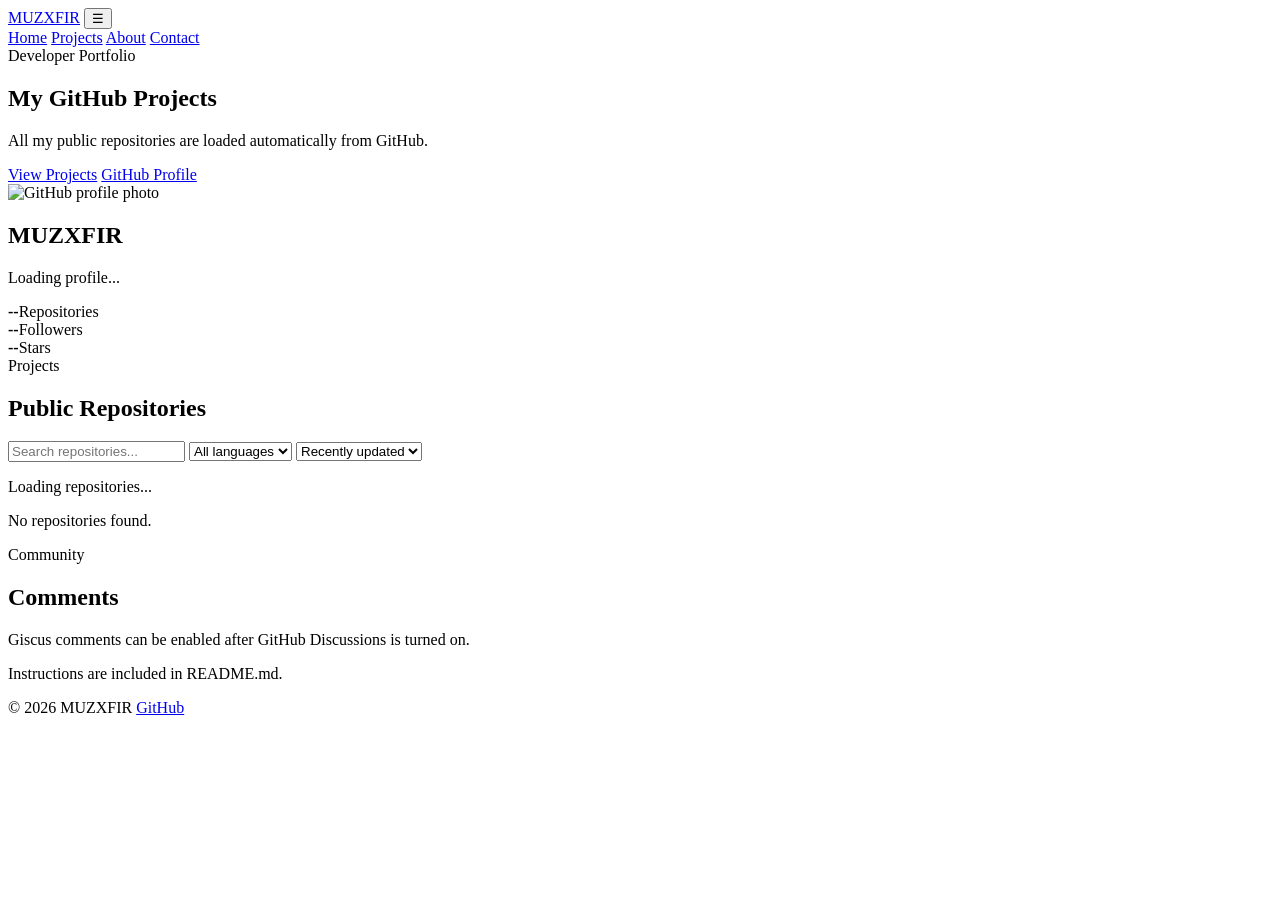
==== index.html @ 9281e115 "Add files via upload" ====
<!DOCTYPE html>
<html lang="en">
<head>
  <meta charset="UTF-8">
  <meta name="viewport" content="width=device-width, initial-scale=1.0">
  <meta name="description" content="MUZXFIR GitHub portfolio and projects">
  <title>MUZXFIR | GitHub Projects</title>
  <link rel="stylesheet" href="assets/css/style.css">
</head>
<body>
<header class="site-header">
  <div class="container nav">
    <a class="logo" href="index.html">MUZXFIR</a>
    <button id="menuBtn" class="menu-btn" aria-label="Open menu">☰</button>
    <nav id="navLinks">
      <a href="index.html">Home</a>
      <a href="#projects">Projects</a>
      <a href="about.html">About</a>
      <a href="contact.html">Contact</a>
    </nav>
  </div>
</header>

<main>
  <section class="hero container">
    <div>
      <span class="tag">Developer Portfolio</span>
      <h1>My GitHub Projects</h1>
      <p>All my public repositories are loaded automatically from GitHub.</p>
      <div class="actions">
        <a class="btn primary" href="#projects">View Projects</a>
        <a class="btn" href="https://github.com/muzxfir" target="_blank" rel="noreferrer">GitHub Profile</a>
      </div>
    </div>

    <div class="profile-card">
      <img id="avatar" src="https://github.com/muzxfir.png" alt="GitHub profile photo">
      <div>
        <h2 id="profileName">MUZXFIR</h2>
        <p id="profileBio">Loading profile...</p>
      </div>
      <div class="profile-stats">
        <div><strong id="repoCount">--</strong><span>Repositories</span></div>
        <div><strong id="followersCount">--</strong><span>Followers</span></div>
        <div><strong id="starsCount">--</strong><span>Stars</span></div>
      </div>
    </div>
  </section>

  <section class="container section" id="projects">
    <div class="section-head">
      <div>
        <span class="tag">Projects</span>
        <h2>Public Repositories</h2>
      </div>
    </div>

    <div class="toolbar">
      <input id="searchInput" type="search" placeholder="Search repositories...">
      <select id="languageFilter">
        <option value="all">All languages</option>
      </select>
      <select id="sortSelect">
        <option value="updated">Recently updated</option>
        <option value="stars">Most stars</option>
        <option value="name">Name A-Z</option>
      </select>
    </div>

    <p id="loading">Loading repositories...</p>
    <div id="projectsGrid" class="projects-grid"></div>
    <p id="emptyState" class="hidden">No repositories found.</p>
  </section>

  <section class="comments-section">
    <div class="container">
      <span class="tag">Community</span>
      <h2>Comments</h2>
      <div class="comments-box">
        <p>Giscus comments can be enabled after GitHub Discussions is turned on.</p>
        <p class="small">Instructions are included in README.md.</p>
        <!-- Paste your generated Giscus script here -->
      </div>
    </div>
  </section>
</main>

<footer>
  <div class="container footer-inner">
    <span>© 2026 MUZXFIR</span>
    <a href="https://github.com/muzxfir" target="_blank" rel="noreferrer">GitHub</a>
  </div>
</footer>

<script src="assets/js/app.js"></script>
</body>
</html>
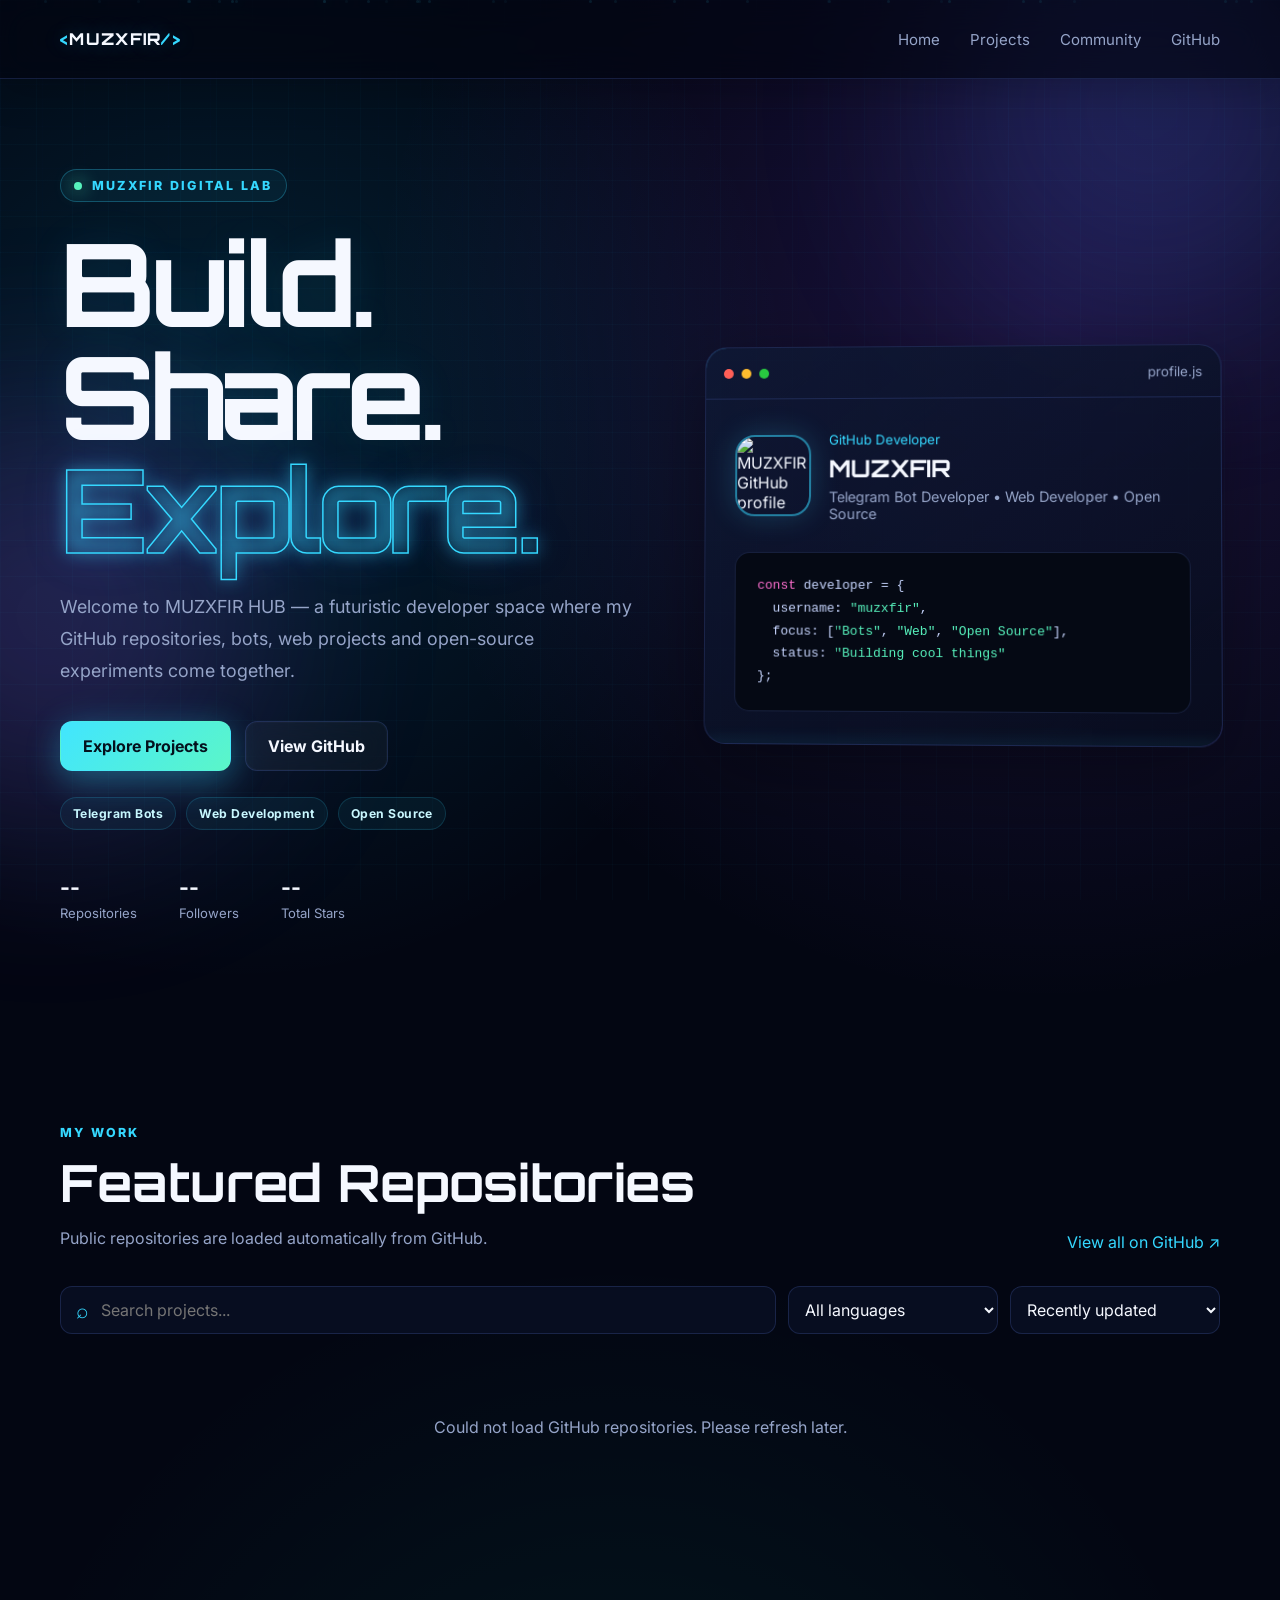
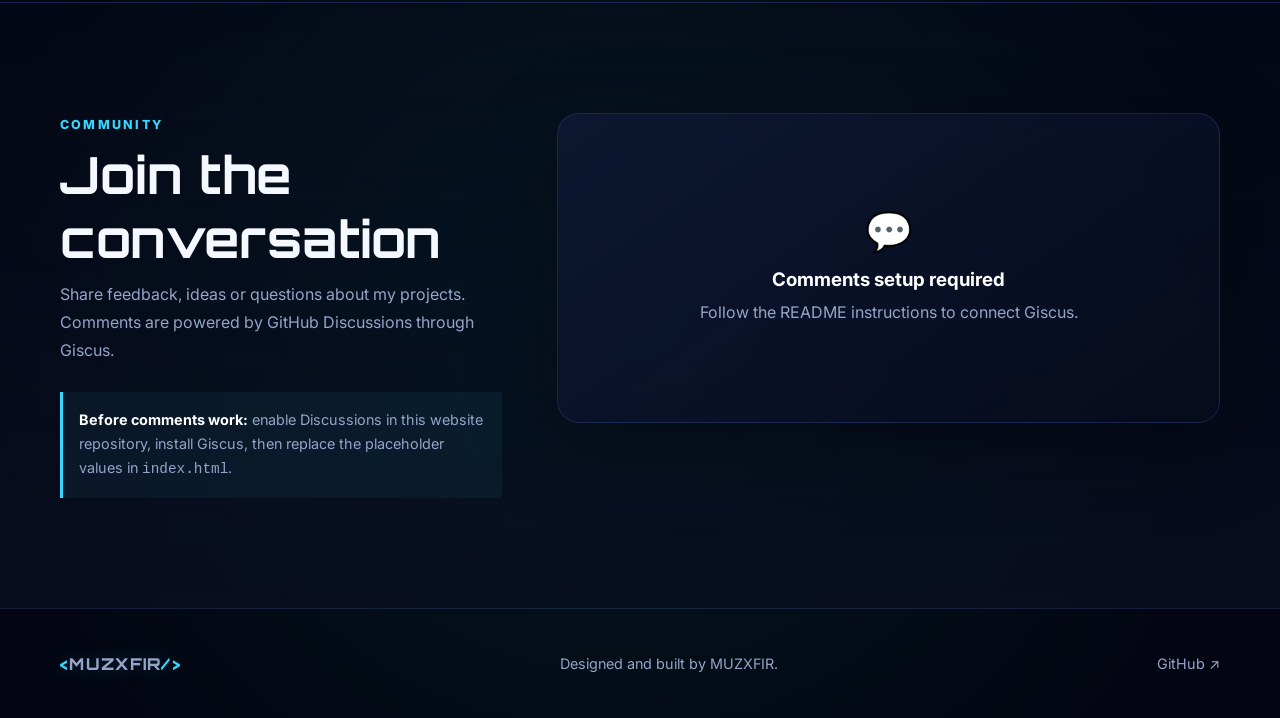
==== commit 0f2acd48: "Add files via upload" ====
--- a/index.html
+++ b/index.html
@@ -1,97 +1,153 @@
 <!DOCTYPE html>
 <html lang="en">
 <head>
-  <meta charset="UTF-8">
-  <meta name="viewport" content="width=device-width, initial-scale=1.0">
-  <meta name="description" content="MUZXFIR GitHub portfolio and projects">
-  <title>MUZXFIR | GitHub Projects</title>
-  <link rel="stylesheet" href="assets/css/style.css">
+  <meta charset="UTF-8" />
+  <meta name="viewport" content="width=device-width, initial-scale=1.0" />
+  <meta name="description" content="MUZXFIR GitHub projects, developer portfolio and community comments." />
+  <meta name="theme-color" content="#050816" />
+  <title>MUZXFIR HUB</title>
+  <link rel="preconnect" href="https://fonts.googleapis.com">
+  <link rel="preconnect" href="https://fonts.gstatic.com" crossorigin>
+  <link href="https://fonts.googleapis.com/css2?family=Inter:wght@400;500;600;700;800&family=Orbitron:wght@600;700;800&display=swap" rel="stylesheet">
+  <link rel="stylesheet" href="style.css" />
 </head>
 <body>
-<header class="site-header">
-  <div class="container nav">
-    <a class="logo" href="index.html">MUZXFIR</a>
-    <button id="menuBtn" class="menu-btn" aria-label="Open menu">☰</button>
-    <nav id="navLinks">
-      <a href="index.html">Home</a>
-      <a href="#projects">Projects</a>
-      <a href="about.html">About</a>
-      <a href="contact.html">Contact</a>
+  <div class="ambient ambient-one"></div>
+  <div class="ambient ambient-two"></div>
+  <div class="grid-overlay"></div>
+  <div class="particles" id="particles"></div>
+
+  <header class="nav-wrap">
+    <nav class="navbar container">
+      <a class="brand" href="#home"><span>&lt;</span>MUZXFIR<span>/&gt;</span></a>
+      <button class="menu-btn" id="menuBtn" aria-label="Open menu">☰</button>
+      <div class="nav-links" id="navLinks">
+        <a href="#home">Home</a>
+        <a href="#projects">Projects</a>
+        <a href="#community">Community</a>
+        <a href="https://github.com/muzxfir" target="_blank" rel="noreferrer">GitHub</a>
+      </div>
     </nav>
-  </div>
-</header>
+  </header>
 
-<main>
-  <section class="hero container">
-    <div>
-      <span class="tag">Developer Portfolio</span>
-      <h1>My GitHub Projects</h1>
-      <p>All my public repositories are loaded automatically from GitHub.</p>
-      <div class="actions">
-        <a class="btn primary" href="#projects">View Projects</a>
-        <a class="btn" href="https://github.com/muzxfir" target="_blank" rel="noreferrer">GitHub Profile</a>
+  <main>
+    <section class="hero container" id="home">
+      <div class="hero-copy">
+        <div class="eyebrow"><span class="pulse"></span> MUZXFIR DIGITAL LAB</div>
+        <h1>Build.<br>Share.<br><span>Explore.</span></h1>
+        <p>
+          Welcome to MUZXFIR HUB — a futuristic developer space where my GitHub repositories, bots, web projects and open-source experiments come together.
+        </p>
+        <div class="hero-actions">
+          <a class="btn primary" href="#projects">Explore Projects</a>
+          <a class="btn secondary" href="https://github.com/muzxfir" target="_blank" rel="noreferrer">View GitHub</a>
+        </div>
+        <div class="hero-badges">
+          <span>Telegram Bots</span>
+          <span>Web Development</span>
+          <span>Open Source</span>
+        </div>
+        <div class="stats">
+          <div><strong id="repoCount">--</strong><span>Repositories</span></div>
+          <div><strong id="followersCount">--</strong><span>Followers</span></div>
+          <div><strong id="starsCount">--</strong><span>Total Stars</span></div>
+        </div>
       </div>
+
+      <div class="hero-card">
+        <div class="window-bar">
+          <span></span><span></span><span></span>
+          <small>profile.js</small>
+        </div>
+        <div class="profile-panel">
+          <img id="avatar" src="https://github.com/muzxfir.png" alt="MUZXFIR GitHub profile" />
+          <div>
+            <small>GitHub Developer</small>
+            <h2 id="profileName">MUZXFIR</h2>
+            <p id="profileBio">Telegram Bot Developer • Web Developer • Open Source</p>
+          </div>
+        </div>
+        <pre><code><span class="pink">const</span> developer = {
+  username: <span class="green">"muzxfir"</span>,
+  focus: [<span class="green">"Bots"</span>, <span class="green">"Web"</span>, <span class="green">"Open Source"</span>],
+  status: <span class="green">"Building cool things"</span>
+};</code></pre>
+        <div class="scan-line"></div>
+      </div>
+    </section>
+
+    <section class="projects-section container" id="projects">
+      <div class="section-heading">
+        <div>
+          <span class="kicker">MY WORK</span>
+          <h2>Featured Repositories</h2>
+          <p>Public repositories are loaded automatically from GitHub.</p>
+        </div>
+        <a href="https://github.com/muzxfir?tab=repositories" target="_blank" rel="noreferrer">View all on GitHub ↗</a>
+      </div>
+
+      <div class="toolbar">
+        <label class="search-box">
+          <span>⌕</span>
+          <input id="searchInput" type="search" placeholder="Search projects..." />
+        </label>
+        <select id="languageFilter" aria-label="Filter by language">
+          <option value="all">All languages</option>
+        </select>
+        <select id="sortSelect" aria-label="Sort repositories">
+          <option value="updated">Recently updated</option>
+          <option value="stars">Most stars</option>
+          <option value="name">Name A–Z</option>
+        </select>
+      </div>
+
+      <div id="loading" class="loading">Loading repositories<span>.</span><span>.</span><span>.</span></div>
+      <div id="projectsGrid" class="projects-grid"></div>
+      <div id="emptyState" class="empty-state hidden">No matching repositories found.</div>
+    </section>
+
+    <section class="community-section" id="community">
+      <div class="container community-grid">
+        <div>
+          <span class="kicker">COMMUNITY</span>
+          <h2>Join the conversation</h2>
+          <p>
+            Share feedback, ideas or questions about my projects. Comments are powered by
+            GitHub Discussions through Giscus.
+          </p>
+          <div class="community-note">
+            <strong>Before comments work:</strong>
+            enable Discussions in this website repository, install Giscus, then replace
+            the placeholder values in <code>index.html</code>.
+          </div>
+        </div>
+
+        <div class="comments-card">
+          <div class="comments-placeholder" id="commentsPlaceholder">
+            <div class="comment-icon">💬</div>
+            <h3>Comments setup required</h3>
+            <p>Follow the README instructions to connect Giscus.</p>
+          </div>
+
+          <!--
+            GISCUS SETUP:
+            1. Enable GitHub Discussions in this repository.
+            2. Visit https://giscus.app and generate your script.
+            3. Replace this commented block with the generated script.
+          -->
+        </div>
+      </div>
+    </section>
+  </main>
+
+  <footer>
+    <div class="container footer-inner">
+      <a class="brand" href="#home"><span>&lt;</span>MUZXFIR<span>/&gt;</span></a>
+      <p>Designed and built by MUZXFIR.</p>
+      <a href="https://github.com/muzxfir" target="_blank" rel="noreferrer">GitHub ↗</a>
     </div>
+  </footer>
 
-    <div class="profile-card">
-      <img id="avatar" src="https://github.com/muzxfir.png" alt="GitHub profile photo">
-      <div>
-        <h2 id="profileName">MUZXFIR</h2>
-        <p id="profileBio">Loading profile...</p>
-      </div>
-      <div class="profile-stats">
-        <div><strong id="repoCount">--</strong><span>Repositories</span></div>
-        <div><strong id="followersCount">--</strong><span>Followers</span></div>
-        <div><strong id="starsCount">--</strong><span>Stars</span></div>
-      </div>
-    </div>
-  </section>
-
-  <section class="container section" id="projects">
-    <div class="section-head">
-      <div>
-        <span class="tag">Projects</span>
-        <h2>Public Repositories</h2>
-      </div>
-    </div>
-
-    <div class="toolbar">
-      <input id="searchInput" type="search" placeholder="Search repositories...">
-      <select id="languageFilter">
-        <option value="all">All languages</option>
-      </select>
-      <select id="sortSelect">
-        <option value="updated">Recently updated</option>
-        <option value="stars">Most stars</option>
-        <option value="name">Name A-Z</option>
-      </select>
-    </div>
-
-    <p id="loading">Loading repositories...</p>
-    <div id="projectsGrid" class="projects-grid"></div>
-    <p id="emptyState" class="hidden">No repositories found.</p>
-  </section>
-
-  <section class="comments-section">
-    <div class="container">
-      <span class="tag">Community</span>
-      <h2>Comments</h2>
-      <div class="comments-box">
-        <p>Giscus comments can be enabled after GitHub Discussions is turned on.</p>
-        <p class="small">Instructions are included in README.md.</p>
-        <!-- Paste your generated Giscus script here -->
-      </div>
-    </div>
-  </section>
-</main>
-
-<footer>
-  <div class="container footer-inner">
-    <span>© 2026 MUZXFIR</span>
-    <a href="https://github.com/muzxfir" target="_blank" rel="noreferrer">GitHub</a>
-  </div>
-</footer>
-
-<script src="assets/js/app.js"></script>
+  <script src="script.js"></script>
 </body>
 </html>
--- a/style.css
+++ b/style.css
@@ -0,0 +1,654 @@
+:root {
+  --bg: #050816;
+  --bg-soft: #0a1024;
+  --card: rgba(11, 19, 43, 0.72);
+  --line: rgba(104, 141, 255, 0.18);
+  --text: #f5f8ff;
+  --muted: #95a4c8;
+  --cyan: #35d8ff;
+  --blue: #5577ff;
+  --purple: #9d5cff;
+  --green: #57f2bd;
+  --pink: #ff6fcf;
+  --radius: 22px;
+  --shadow: 0 25px 80px rgba(0, 0, 0, 0.35);
+}
+
+* { box-sizing: border-box; }
+html { scroll-behavior: smooth; }
+
+body {
+  margin: 0;
+  color: var(--text);
+  background: var(--bg);
+  font-family: "Inter", sans-serif;
+  overflow-x: hidden;
+}
+
+a { color: inherit; text-decoration: none; }
+button, input, select { font: inherit; }
+.container { width: min(1160px, calc(100% - 36px)); margin-inline: auto; }
+
+.grid-overlay {
+  position: fixed;
+  inset: 0;
+  pointer-events: none;
+  opacity: .22;
+  background-image:
+    linear-gradient(rgba(80, 120, 255, .08) 1px, transparent 1px),
+    linear-gradient(90deg, rgba(80, 120, 255, .08) 1px, transparent 1px);
+  background-size: 42px 42px;
+  mask-image: linear-gradient(to bottom, black, transparent 80%);
+  z-index: -3;
+}
+
+.ambient {
+  position: fixed;
+  width: 420px;
+  height: 420px;
+  filter: blur(100px);
+  opacity: .20;
+  border-radius: 50%;
+  z-index: -4;
+}
+.ambient-one { background: var(--blue); top: -100px; right: -80px; }
+.ambient-two { background: var(--purple); left: -160px; top: 45%; }
+
+.nav-wrap {
+  position: sticky;
+  top: 0;
+  z-index: 30;
+  backdrop-filter: blur(18px);
+  background: rgba(5, 8, 22, .72);
+  border-bottom: 1px solid var(--line);
+}
+
+.navbar {
+  min-height: 74px;
+  display: flex;
+  align-items: center;
+  justify-content: space-between;
+}
+
+.brand {
+  font-family: "Orbitron", sans-serif;
+  font-weight: 800;
+  letter-spacing: .08em;
+}
+.brand span { color: var(--cyan); }
+
+.nav-links { display: flex; gap: 30px; align-items: center; }
+.nav-links a { color: var(--muted); font-size: .94rem; transition: .2s ease; }
+.nav-links a:hover { color: var(--cyan); }
+
+.menu-btn {
+  display: none;
+  color: white;
+  background: transparent;
+  border: 0;
+  font-size: 1.5rem;
+}
+
+.hero {
+  min-height: calc(100vh - 74px);
+  display: grid;
+  grid-template-columns: 1.05fr .95fr;
+  gap: 70px;
+  align-items: center;
+  padding-block: 90px;
+}
+
+.eyebrow, .kicker {
+  color: var(--cyan);
+  font-size: .78rem;
+  font-weight: 800;
+  letter-spacing: .18em;
+  text-transform: uppercase;
+}
+
+.eyebrow {
+  display: inline-flex;
+  align-items: center;
+  gap: 10px;
+  padding: 8px 13px;
+  border: 1px solid rgba(53, 216, 255, .28);
+  background: rgba(53, 216, 255, .06);
+  border-radius: 999px;
+}
+
+.pulse {
+  width: 8px; height: 8px; border-radius: 50%;
+  background: var(--green);
+  box-shadow: 0 0 18px var(--green);
+}
+
+h1, h2, h3 { margin-top: 0; }
+.hero h1 {
+  font-family: "Orbitron", sans-serif;
+  font-size: clamp(3.5rem, 8vw, 6.6rem);
+  line-height: .98;
+  letter-spacing: -.055em;
+  margin: 25px 0;
+}
+.hero h1 span {
+  color: transparent;
+  -webkit-text-stroke: 1px var(--cyan);
+  text-shadow: 0 0 30px rgba(53,216,255,.35);
+}
+
+.hero-copy > p {
+  color: var(--muted);
+  font-size: 1.08rem;
+  line-height: 1.8;
+  max-width: 620px;
+}
+
+.hero-actions { display: flex; gap: 14px; margin-top: 34px; }
+.btn {
+  padding: 14px 22px;
+  border-radius: 12px;
+  font-weight: 700;
+  border: 1px solid transparent;
+  transition: transform .2s ease, box-shadow .2s ease;
+}
+.btn:hover { transform: translateY(-2px); }
+.btn.primary {
+  color: #04111d;
+  background: linear-gradient(135deg, var(--cyan), #73f5db);
+  box-shadow: 0 12px 32px rgba(53,216,255,.22);
+}
+.btn.secondary {
+  border-color: var(--line);
+  background: rgba(255,255,255,.035);
+}
+
+.stats {
+  display: flex;
+  gap: 42px;
+  margin-top: 44px;
+}
+.stats div { display: grid; gap: 5px; }
+.stats strong { font-size: 1.35rem; }
+.stats span { color: var(--muted); font-size: .82rem; }
+
+.hero-card, .comments-card {
+  position: relative;
+  border: 1px solid var(--line);
+  background: linear-gradient(145deg, rgba(14,24,52,.88), rgba(7,11,28,.78));
+  border-radius: var(--radius);
+  box-shadow: var(--shadow);
+  overflow: hidden;
+}
+.hero-card::before {
+  content: "";
+  position: absolute;
+  inset: -1px;
+  border-radius: inherit;
+  padding: 1px;
+  background: linear-gradient(135deg, rgba(53,216,255,.55), transparent 45%, rgba(157,92,255,.4));
+  -webkit-mask: linear-gradient(#000 0 0) content-box, linear-gradient(#000 0 0);
+  -webkit-mask-composite: xor;
+  pointer-events: none;
+}
+
+.window-bar {
+  height: 52px;
+  display: flex;
+  align-items: center;
+  gap: 8px;
+  padding: 0 18px;
+  border-bottom: 1px solid var(--line);
+}
+.window-bar span { width: 10px; height: 10px; border-radius: 50%; background: #ff5f57; }
+.window-bar span:nth-child(2) { background: #febc2e; }
+.window-bar span:nth-child(3) { background: #28c840; }
+.window-bar small { margin-left: auto; color: var(--muted); }
+
+.profile-panel {
+  display: flex;
+  align-items: center;
+  gap: 18px;
+  padding: 30px 30px 18px;
+}
+.profile-panel img {
+  width: 82px; height: 82px; object-fit: cover;
+  border-radius: 20px;
+  border: 2px solid rgba(53,216,255,.55);
+  box-shadow: 0 0 30px rgba(53,216,255,.20);
+}
+.profile-panel small { color: var(--cyan); }
+.profile-panel h2 { margin: 5px 0; font-family: "Orbitron"; }
+.profile-panel p { color: var(--muted); margin: 0; font-size: .9rem; }
+
+pre {
+  margin: 12px 30px 32px;
+  padding: 22px;
+  color: #c8d6ff;
+  background: #050914;
+  border: 1px solid var(--line);
+  border-radius: 15px;
+  overflow: auto;
+  line-height: 1.75;
+}
+.pink { color: var(--pink); }
+.green { color: var(--green); }
+
+.scan-line {
+  position: absolute;
+  left: 0; right: 0;
+  height: 2px;
+  background: linear-gradient(90deg, transparent, var(--cyan), transparent);
+  box-shadow: 0 0 16px var(--cyan);
+  animation: scan 5s linear infinite;
+  opacity: .55;
+}
+@keyframes scan { from { top: 10%; } to { top: 92%; } }
+
+.projects-section { padding-block: 110px; }
+.section-heading {
+  display: flex;
+  justify-content: space-between;
+  align-items: end;
+  gap: 30px;
+  margin-bottom: 34px;
+}
+.section-heading h2, .community-section h2 {
+  font-family: "Orbitron";
+  font-size: clamp(2rem, 5vw, 3.2rem);
+  margin: 9px 0 10px;
+}
+.section-heading p, .community-section p { color: var(--muted); margin: 0; line-height: 1.75; }
+.section-heading > a { color: var(--cyan); white-space: nowrap; }
+
+.toolbar {
+  display: grid;
+  grid-template-columns: 1fr 210px 210px;
+  gap: 12px;
+  margin-bottom: 28px;
+}
+.search-box, select {
+  min-height: 48px;
+  border: 1px solid var(--line);
+  background: rgba(10,16,36,.78);
+  border-radius: 12px;
+  color: var(--text);
+}
+.search-box { display: flex; align-items: center; padding-inline: 15px; }
+.search-box span { color: var(--cyan); font-size: 1.3rem; }
+.search-box input {
+  width: 100%;
+  color: white;
+  background: transparent;
+  border: 0;
+  outline: 0;
+  padding: 0 12px;
+}
+select { padding: 0 12px; outline: 0; }
+
+.projects-grid {
+  display: grid;
+  grid-template-columns: repeat(3, 1fr);
+  gap: 18px;
+}
+.project-card {
+  position: relative;
+  display: flex;
+  flex-direction: column;
+  min-height: 310px;
+  padding: 24px;
+  background: var(--card);
+  border: 1px solid var(--line);
+  border-radius: 18px;
+  overflow: hidden;
+  transition: transform .25s ease, border-color .25s ease, box-shadow .25s ease;
+}
+.project-card:hover {
+  transform: translateY(-7px);
+  border-color: rgba(53,216,255,.52);
+  box-shadow: 0 20px 55px rgba(0,0,0,.28), 0 0 30px rgba(53,216,255,.07);
+}
+.project-card::after {
+  content: "";
+  position: absolute;
+  width: 130px; height: 130px;
+  right: -60px; top: -60px;
+  border-radius: 50%;
+  background: var(--blue);
+  filter: blur(65px);
+  opacity: .13;
+}
+.repo-top { display: flex; justify-content: space-between; gap: 14px; }
+.repo-icon {
+  width: 45px; height: 45px; border-radius: 12px;
+  display: grid; place-items: center;
+  color: var(--cyan);
+  background: rgba(53,216,255,.08);
+  border: 1px solid rgba(53,216,255,.2);
+}
+.repo-visibility {
+  color: var(--muted);
+  border: 1px solid var(--line);
+  border-radius: 999px;
+  padding: 5px 9px;
+  font-size: .72rem;
+  align-self: start;
+}
+.project-card h3 { margin: 20px 0 10px; font-size: 1.1rem; }
+.project-card p {
+  color: var(--muted);
+  line-height: 1.65;
+  font-size: .9rem;
+  margin: 0 0 22px;
+  flex: 1;
+}
+.repo-meta { display: flex; flex-wrap: wrap; gap: 14px; color: var(--muted); font-size: .79rem; }
+.language-dot {
+  display: inline-block;
+  width: 8px; height: 8px;
+  background: var(--cyan);
+  border-radius: 50%;
+  margin-right: 6px;
+}
+.repo-actions { display: flex; gap: 9px; margin-top: 20px; }
+.repo-actions a {
+  flex: 1;
+  text-align: center;
+  padding: 10px;
+  font-size: .82rem;
+  font-weight: 700;
+  border-radius: 9px;
+  border: 1px solid var(--line);
+}
+.repo-actions a:first-child { background: rgba(53,216,255,.1); color: var(--cyan); }
+
+.loading, .empty-state {
+  text-align: center;
+  color: var(--muted);
+  padding: 55px 0;
+}
+.loading span { animation: blink 1s infinite; }
+.loading span:nth-child(2) { animation-delay: .2s; }
+.loading span:nth-child(3) { animation-delay: .4s; }
+@keyframes blink { 50% { opacity: 0; } }
+.hidden { display: none !important; }
+
+.community-section {
+  padding-block: 110px;
+  border-top: 1px solid var(--line);
+  background: linear-gradient(180deg, rgba(10,16,36,.18), rgba(10,16,36,.65));
+}
+.community-grid {
+  display: grid;
+  grid-template-columns: .8fr 1.2fr;
+  gap: 55px;
+  align-items: start;
+}
+.community-note {
+  margin-top: 28px;
+  color: var(--muted);
+  font-size: .9rem;
+  line-height: 1.65;
+  padding: 16px;
+  border-left: 3px solid var(--cyan);
+  background: rgba(53,216,255,.055);
+}
+.community-note strong { color: white; }
+.comments-card { min-height: 310px; padding: 28px; }
+.comments-placeholder {
+  min-height: 250px;
+  display: grid;
+  place-content: center;
+  text-align: center;
+  color: var(--muted);
+}
+.comment-icon { font-size: 2.4rem; }
+.comments-placeholder h3 { color: white; margin: 13px 0 7px; }
+
+footer { border-top: 1px solid var(--line); }
+.footer-inner {
+  min-height: 110px;
+  display: flex;
+  justify-content: space-between;
+  align-items: center;
+  gap: 20px;
+  color: var(--muted);
+  font-size: .9rem;
+}
+
+@media (max-width: 920px) {
+  .hero { grid-template-columns: 1fr; gap: 50px; padding-top: 75px; }
+  .hero-card { max-width: 650px; }
+  .projects-grid { grid-template-columns: repeat(2, 1fr); }
+  .toolbar { grid-template-columns: 1fr 1fr; }
+  .search-box { grid-column: 1 / -1; }
+  .community-grid { grid-template-columns: 1fr; }
+}
+
+@media (max-width: 650px) {
+  .menu-btn { display: block; }
+  .nav-links {
+    position: absolute;
+    top: 74px; left: 18px; right: 18px;
+    display: none;
+    flex-direction: column;
+    align-items: stretch;
+    padding: 20px;
+    border: 1px solid var(--line);
+    border-radius: 15px;
+    background: rgba(5,8,22,.97);
+  }
+  .nav-links.open { display: flex; }
+  .hero { padding-block: 65px; min-height: auto; }
+  .hero h1 { font-size: 3.15rem; }
+  .hero-actions, .stats { flex-wrap: wrap; }
+  .stats { gap: 25px; }
+  .profile-panel { align-items: flex-start; padding: 24px 20px 15px; }
+  .profile-panel img { width: 65px; height: 65px; }
+  pre { margin: 10px 20px 24px; font-size: .78rem; }
+  .section-heading { align-items: flex-start; flex-direction: column; }
+  .toolbar { grid-template-columns: 1fr; }
+  .search-box { grid-column: auto; }
+  .projects-grid { grid-template-columns: 1fr; }
+  .projects-section, .community-section { padding-block: 80px; }
+  .footer-inner { flex-direction: column; justify-content: center; text-align: center; padding: 30px 0; }
+}
+
+
+/* ===== MUZXFIR HUB V2 PREMIUM UPGRADE ===== */
+
+body {
+  background:
+    radial-gradient(circle at 18% 18%, rgba(0, 198, 255, .14), transparent 26%),
+    radial-gradient(circle at 82% 14%, rgba(133, 72, 255, .18), transparent 30%),
+    radial-gradient(circle at 48% 82%, rgba(0, 255, 200, .07), transparent 32%),
+    #030612;
+}
+
+body::before {
+  content: "";
+  position: fixed;
+  inset: 0;
+  pointer-events: none;
+  background:
+    linear-gradient(rgba(53, 216, 255, .025) 1px, transparent 1px),
+    linear-gradient(90deg, rgba(53, 216, 255, .025) 1px, transparent 1px);
+  background-size: 36px 36px;
+  animation: premiumGrid 18s linear infinite;
+  z-index: -2;
+}
+
+@keyframes premiumGrid {
+  from { transform: translateY(0); }
+  to { transform: translateY(36px); }
+}
+
+.particles {
+  position: fixed;
+  inset: 0;
+  pointer-events: none;
+  overflow: hidden;
+  z-index: -1;
+}
+
+.particle {
+  position: absolute;
+  width: 3px;
+  height: 3px;
+  border-radius: 50%;
+  background: var(--cyan);
+  box-shadow: 0 0 12px var(--cyan);
+  opacity: .55;
+  animation: floatParticle linear infinite;
+}
+
+@keyframes floatParticle {
+  from { transform: translateY(110vh) scale(.6); opacity: 0; }
+  15% { opacity: .65; }
+  to { transform: translateY(-15vh) scale(1.2); opacity: 0; }
+}
+
+.nav-wrap {
+  background: rgba(3, 6, 18, .66);
+  box-shadow: 0 10px 40px rgba(0,0,0,.22);
+}
+
+.navbar {
+  min-height: 78px;
+}
+
+.brand {
+  font-size: 1.02rem;
+  text-shadow: 0 0 20px rgba(53, 216, 255, .28);
+}
+
+.hero {
+  position: relative;
+  min-height: calc(100vh - 78px);
+}
+
+.hero-copy {
+  position: relative;
+  z-index: 2;
+}
+
+.hero h1 {
+  font-size: clamp(3.8rem, 9vw, 7.2rem);
+  text-shadow: 0 0 44px rgba(53, 216, 255, .09);
+}
+
+.hero h1 span {
+  -webkit-text-stroke: 1.5px var(--cyan);
+  text-shadow:
+    0 0 18px rgba(53,216,255,.45),
+    0 0 44px rgba(85,119,255,.22);
+}
+
+.hero-copy > p {
+  font-size: 1.12rem;
+  max-width: 660px;
+}
+
+.hero-badges {
+  display: flex;
+  flex-wrap: wrap;
+  gap: 10px;
+  margin-top: 26px;
+}
+
+.hero-badges span {
+  padding: 8px 12px;
+  border-radius: 999px;
+  color: #c9f8ff;
+  background: rgba(53,216,255,.06);
+  border: 1px solid rgba(53,216,255,.16);
+  font-size: .76rem;
+  font-weight: 700;
+  letter-spacing: .04em;
+}
+
+.btn {
+  position: relative;
+  overflow: hidden;
+}
+
+.btn::after {
+  content: "";
+  position: absolute;
+  inset: 0;
+  transform: translateX(-120%);
+  background: linear-gradient(90deg, transparent, rgba(255,255,255,.42), transparent);
+  transition: transform .55s ease;
+}
+
+.btn:hover::after {
+  transform: translateX(120%);
+}
+
+.btn.primary {
+  background: linear-gradient(135deg, #41e5ff, #5bf6c8);
+  box-shadow:
+    0 12px 34px rgba(53,216,255,.28),
+    0 0 36px rgba(53,216,255,.12);
+}
+
+.btn.secondary {
+  backdrop-filter: blur(14px);
+  box-shadow: inset 0 0 0 1px rgba(255,255,255,.02);
+}
+
+.hero-card {
+  transform: perspective(1000px) rotateY(-2deg) rotateX(1deg);
+  transition: transform .35s ease, box-shadow .35s ease;
+}
+
+.hero-card:hover {
+  transform: perspective(1000px) rotateY(0) rotateX(0) translateY(-4px);
+  box-shadow:
+    0 35px 90px rgba(0,0,0,.42),
+    0 0 45px rgba(53,216,255,.08);
+}
+
+.projects-section {
+  position: relative;
+}
+
+.project-card {
+  backdrop-filter: blur(18px);
+  background:
+    linear-gradient(145deg, rgba(15, 24, 52, .78), rgba(6, 10, 26, .74));
+}
+
+.project-card::before {
+  content: "";
+  position: absolute;
+  inset: 0;
+  border-radius: inherit;
+  padding: 1px;
+  background: linear-gradient(135deg, rgba(53,216,255,.28), transparent 35%, rgba(157,92,255,.2));
+  -webkit-mask: linear-gradient(#000 0 0) content-box, linear-gradient(#000 0 0);
+  -webkit-mask-composite: xor;
+  pointer-events: none;
+}
+
+.repo-icon {
+  font-size: 1.15rem;
+  box-shadow: inset 0 0 18px rgba(53,216,255,.06);
+}
+
+.comments-card {
+  backdrop-filter: blur(18px);
+}
+
+@media (max-width: 650px) {
+  .hero h1 {
+    font-size: 3.55rem;
+  }
+
+  .hero-card {
+    transform: none;
+  }
+
+  .hero-badges {
+    gap: 8px;
+  }
+}
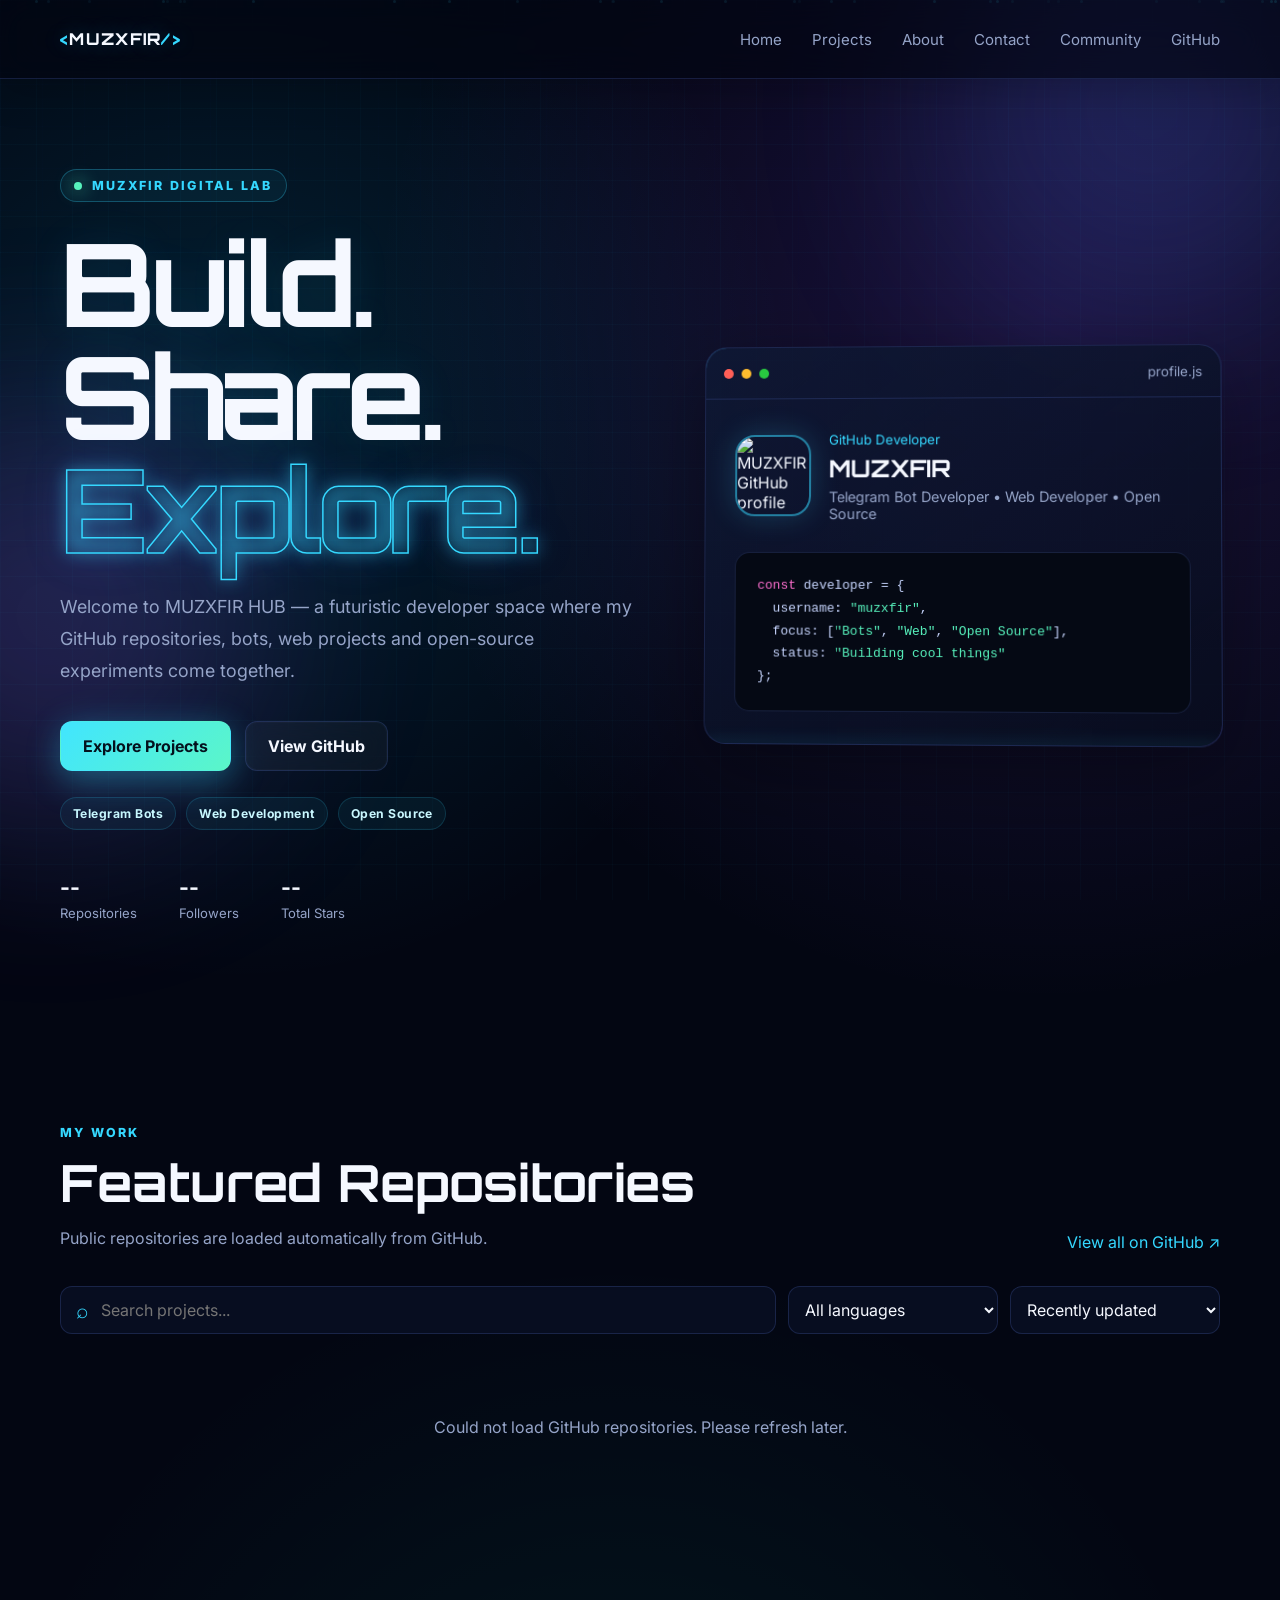
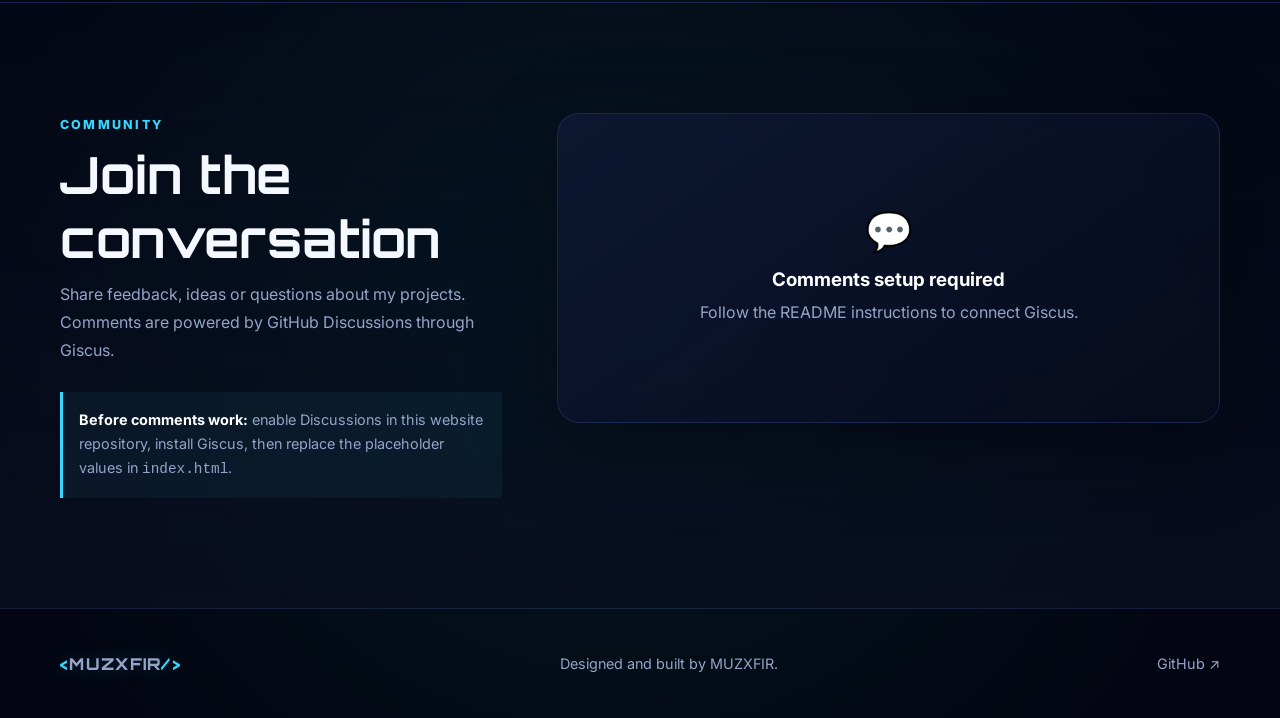
==== commit 20963d57: "Add files via upload" ====
--- a/index.html
+++ b/index.html
@@ -24,6 +24,8 @@
       <div class="nav-links" id="navLinks">
         <a href="#home">Home</a>
         <a href="#projects">Projects</a>
+        <a href="about.html">About</a>
+        <a href="contact.html">Contact</a>
         <a href="#community">Community</a>
         <a href="https://github.com/muzxfir" target="_blank" rel="noreferrer">GitHub</a>
       </div>
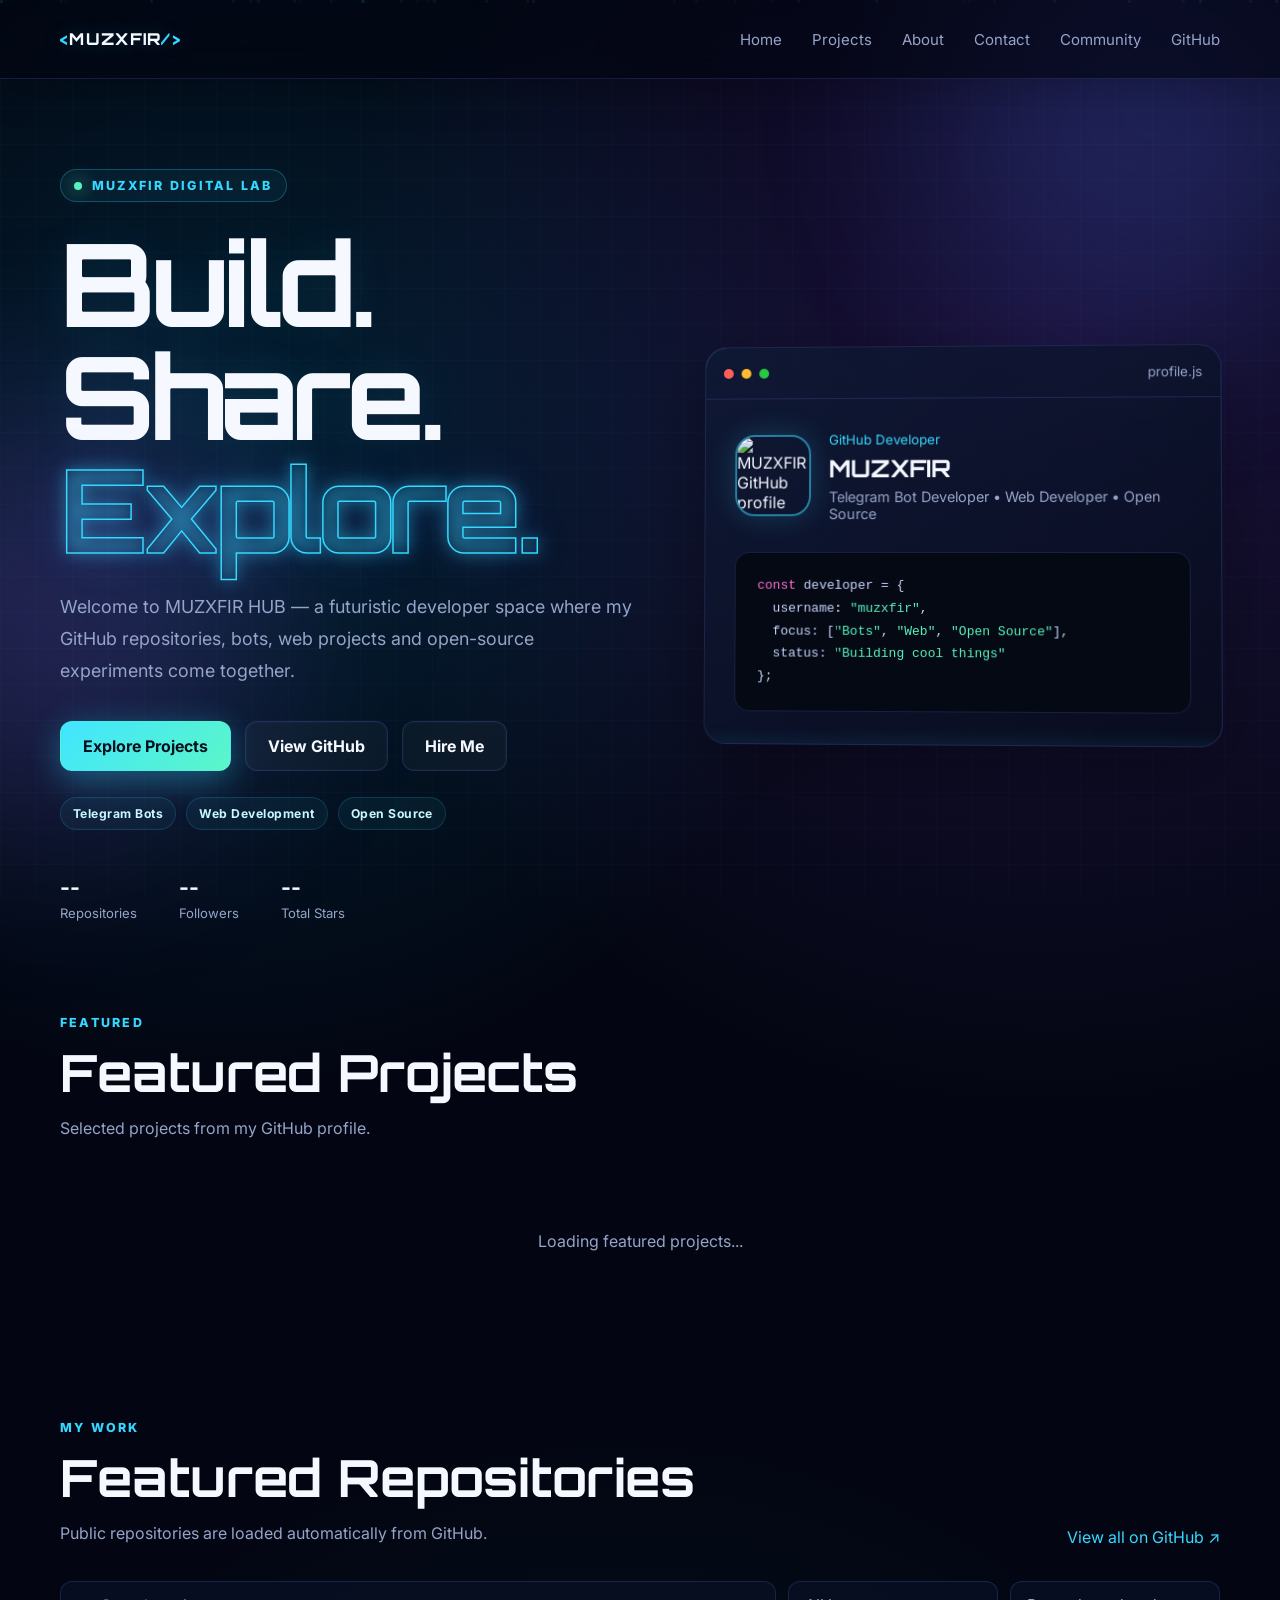
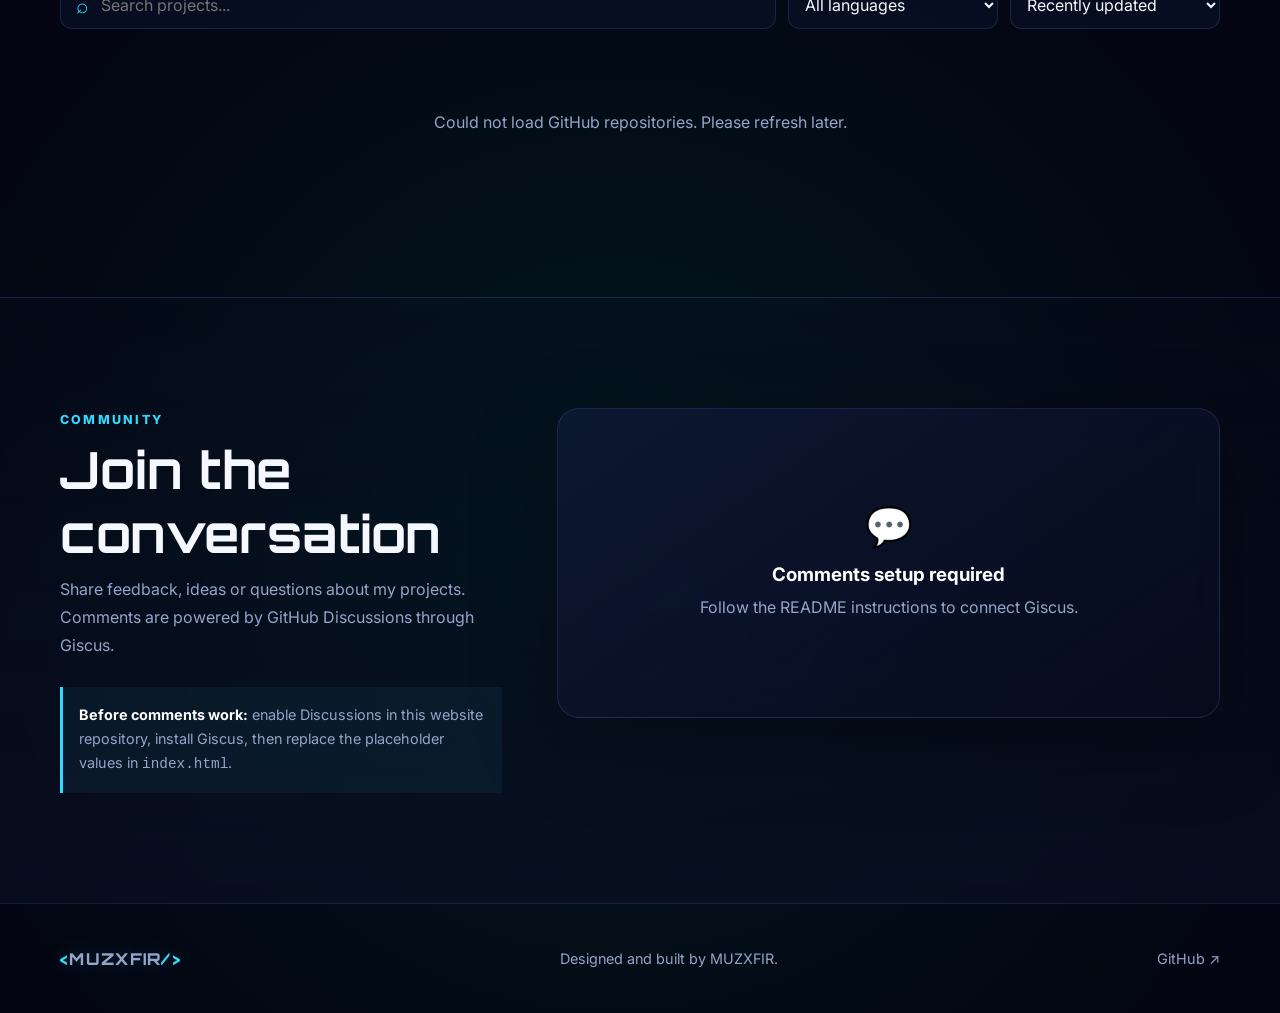
==== commit 9e1c76a7: "Add files via upload" ====
--- a/index.html
+++ b/index.html
@@ -9,7 +9,7 @@
   <link rel="preconnect" href="https://fonts.googleapis.com">
   <link rel="preconnect" href="https://fonts.gstatic.com" crossorigin>
   <link href="https://fonts.googleapis.com/css2?family=Inter:wght@400;500;600;700;800&family=Orbitron:wght@600;700;800&display=swap" rel="stylesheet">
-  <link rel="stylesheet" href="style.css" />
+  <link rel="stylesheet" href="assets/css/style.css" />
 </head>
 <body>
   <div class="ambient ambient-one"></div>
@@ -43,6 +43,7 @@
         <div class="hero-actions">
           <a class="btn primary" href="#projects">Explore Projects</a>
           <a class="btn secondary" href="https://github.com/muzxfir" target="_blank" rel="noreferrer">View GitHub</a>
+          <a class="btn secondary" href="mailto:hectracore@gmail.com">Hire Me</a>
         </div>
         <div class="hero-badges">
           <span>Telegram Bots</span>
@@ -75,6 +76,20 @@
   status: <span class="green">"Building cool things"</span>
 };</code></pre>
         <div class="scan-line"></div>
+      </div>
+    </section>
+
+    
+    <section class="featured-section container" id="featured">
+      <div class="section-heading">
+        <div>
+          <span class="kicker">FEATURED</span>
+          <h2>Featured Projects</h2>
+          <p>Selected projects from my GitHub profile.</p>
+        </div>
+      </div>
+      <div id="featuredGrid" class="featured-grid">
+        <div class="loading">Loading featured projects...</div>
       </div>
     </section>
 
@@ -150,6 +165,6 @@
     </div>
   </footer>
 
-  <script src="script.js"></script>
+  <script src="assets/js/script.js"></script>
 </body>
 </html>
--- a/assets/css/style.css
+++ b/assets/css/style.css
@@ -0,0 +1,827 @@
+:root {
+  --bg: #050816;
+  --bg-soft: #0a1024;
+  --card: rgba(11, 19, 43, 0.72);
+  --line: rgba(104, 141, 255, 0.18);
+  --text: #f5f8ff;
+  --muted: #95a4c8;
+  --cyan: #35d8ff;
+  --blue: #5577ff;
+  --purple: #9d5cff;
+  --green: #57f2bd;
+  --pink: #ff6fcf;
+  --radius: 22px;
+  --shadow: 0 25px 80px rgba(0, 0, 0, 0.35);
+}
+
+* { box-sizing: border-box; }
+html { scroll-behavior: smooth; }
+
+body {
+  margin: 0;
+  color: var(--text);
+  background: var(--bg);
+  font-family: "Inter", sans-serif;
+  overflow-x: hidden;
+}
+
+a { color: inherit; text-decoration: none; }
+button, input, select { font: inherit; }
+.container { width: min(1160px, calc(100% - 36px)); margin-inline: auto; }
+
+.grid-overlay {
+  position: fixed;
+  inset: 0;
+  pointer-events: none;
+  opacity: .22;
+  background-image:
+    linear-gradient(rgba(80, 120, 255, .08) 1px, transparent 1px),
+    linear-gradient(90deg, rgba(80, 120, 255, .08) 1px, transparent 1px);
+  background-size: 42px 42px;
+  mask-image: linear-gradient(to bottom, black, transparent 80%);
+  z-index: -3;
+}
+
+.ambient {
+  position: fixed;
+  width: 420px;
+  height: 420px;
+  filter: blur(100px);
+  opacity: .20;
+  border-radius: 50%;
+  z-index: -4;
+}
+.ambient-one { background: var(--blue); top: -100px; right: -80px; }
+.ambient-two { background: var(--purple); left: -160px; top: 45%; }
+
+.nav-wrap {
+  position: sticky;
+  top: 0;
+  z-index: 30;
+  backdrop-filter: blur(18px);
+  background: rgba(5, 8, 22, .72);
+  border-bottom: 1px solid var(--line);
+}
+
+.navbar {
+  min-height: 74px;
+  display: flex;
+  align-items: center;
+  justify-content: space-between;
+}
+
+.brand {
+  font-family: "Orbitron", sans-serif;
+  font-weight: 800;
+  letter-spacing: .08em;
+}
+.brand span { color: var(--cyan); }
+
+.nav-links { display: flex; gap: 30px; align-items: center; }
+.nav-links a { color: var(--muted); font-size: .94rem; transition: .2s ease; }
+.nav-links a:hover { color: var(--cyan); }
+
+.menu-btn {
+  display: none;
+  color: white;
+  background: transparent;
+  border: 0;
+  font-size: 1.5rem;
+}
+
+.hero {
+  min-height: calc(100vh - 74px);
+  display: grid;
+  grid-template-columns: 1.05fr .95fr;
+  gap: 70px;
+  align-items: center;
+  padding-block: 90px;
+}
+
+.eyebrow, .kicker {
+  color: var(--cyan);
+  font-size: .78rem;
+  font-weight: 800;
+  letter-spacing: .18em;
+  text-transform: uppercase;
+}
+
+.eyebrow {
+  display: inline-flex;
+  align-items: center;
+  gap: 10px;
+  padding: 8px 13px;
+  border: 1px solid rgba(53, 216, 255, .28);
+  background: rgba(53, 216, 255, .06);
+  border-radius: 999px;
+}
+
+.pulse {
+  width: 8px; height: 8px; border-radius: 50%;
+  background: var(--green);
+  box-shadow: 0 0 18px var(--green);
+}
+
+h1, h2, h3 { margin-top: 0; }
+.hero h1 {
+  font-family: "Orbitron", sans-serif;
+  font-size: clamp(3.5rem, 8vw, 6.6rem);
+  line-height: .98;
+  letter-spacing: -.055em;
+  margin: 25px 0;
+}
+.hero h1 span {
+  color: transparent;
+  -webkit-text-stroke: 1px var(--cyan);
+  text-shadow: 0 0 30px rgba(53,216,255,.35);
+}
+
+.hero-copy > p {
+  color: var(--muted);
+  font-size: 1.08rem;
+  line-height: 1.8;
+  max-width: 620px;
+}
+
+.hero-actions { display: flex; gap: 14px; margin-top: 34px; }
+.btn {
+  padding: 14px 22px;
+  border-radius: 12px;
+  font-weight: 700;
+  border: 1px solid transparent;
+  transition: transform .2s ease, box-shadow .2s ease;
+}
+.btn:hover { transform: translateY(-2px); }
+.btn.primary {
+  color: #04111d;
+  background: linear-gradient(135deg, var(--cyan), #73f5db);
+  box-shadow: 0 12px 32px rgba(53,216,255,.22);
+}
+.btn.secondary {
+  border-color: var(--line);
+  background: rgba(255,255,255,.035);
+}
+
+.stats {
+  display: flex;
+  gap: 42px;
+  margin-top: 44px;
+}
+.stats div { display: grid; gap: 5px; }
+.stats strong { font-size: 1.35rem; }
+.stats span { color: var(--muted); font-size: .82rem; }
+
+.hero-card, .comments-card {
+  position: relative;
+  border: 1px solid var(--line);
+  background: linear-gradient(145deg, rgba(14,24,52,.88), rgba(7,11,28,.78));
+  border-radius: var(--radius);
+  box-shadow: var(--shadow);
+  overflow: hidden;
+}
+.hero-card::before {
+  content: "";
+  position: absolute;
+  inset: -1px;
+  border-radius: inherit;
+  padding: 1px;
+  background: linear-gradient(135deg, rgba(53,216,255,.55), transparent 45%, rgba(157,92,255,.4));
+  -webkit-mask: linear-gradient(#000 0 0) content-box, linear-gradient(#000 0 0);
+  -webkit-mask-composite: xor;
+  pointer-events: none;
+}
+
+.window-bar {
+  height: 52px;
+  display: flex;
+  align-items: center;
+  gap: 8px;
+  padding: 0 18px;
+  border-bottom: 1px solid var(--line);
+}
+.window-bar span { width: 10px; height: 10px; border-radius: 50%; background: #ff5f57; }
+.window-bar span:nth-child(2) { background: #febc2e; }
+.window-bar span:nth-child(3) { background: #28c840; }
+.window-bar small { margin-left: auto; color: var(--muted); }
+
+.profile-panel {
+  display: flex;
+  align-items: center;
+  gap: 18px;
+  padding: 30px 30px 18px;
+}
+.profile-panel img {
+  width: 82px; height: 82px; object-fit: cover;
+  border-radius: 20px;
+  border: 2px solid rgba(53,216,255,.55);
+  box-shadow: 0 0 30px rgba(53,216,255,.20);
+}
+.profile-panel small { color: var(--cyan); }
+.profile-panel h2 { margin: 5px 0; font-family: "Orbitron"; }
+.profile-panel p { color: var(--muted); margin: 0; font-size: .9rem; }
+
+pre {
+  margin: 12px 30px 32px;
+  padding: 22px;
+  color: #c8d6ff;
+  background: #050914;
+  border: 1px solid var(--line);
+  border-radius: 15px;
+  overflow: auto;
+  line-height: 1.75;
+}
+.pink { color: var(--pink); }
+.green { color: var(--green); }
+
+.scan-line {
+  position: absolute;
+  left: 0; right: 0;
+  height: 2px;
+  background: linear-gradient(90deg, transparent, var(--cyan), transparent);
+  box-shadow: 0 0 16px var(--cyan);
+  animation: scan 5s linear infinite;
+  opacity: .55;
+}
+@keyframes scan { from { top: 10%; } to { top: 92%; } }
+
+.projects-section { padding-block: 110px; }
+.section-heading {
+  display: flex;
+  justify-content: space-between;
+  align-items: end;
+  gap: 30px;
+  margin-bottom: 34px;
+}
+.section-heading h2, .community-section h2 {
+  font-family: "Orbitron";
+  font-size: clamp(2rem, 5vw, 3.2rem);
+  margin: 9px 0 10px;
+}
+.section-heading p, .community-section p { color: var(--muted); margin: 0; line-height: 1.75; }
+.section-heading > a { color: var(--cyan); white-space: nowrap; }
+
+.toolbar {
+  display: grid;
+  grid-template-columns: 1fr 210px 210px;
+  gap: 12px;
+  margin-bottom: 28px;
+}
+.search-box, select {
+  min-height: 48px;
+  border: 1px solid var(--line);
+  background: rgba(10,16,36,.78);
+  border-radius: 12px;
+  color: var(--text);
+}
+.search-box { display: flex; align-items: center; padding-inline: 15px; }
+.search-box span { color: var(--cyan); font-size: 1.3rem; }
+.search-box input {
+  width: 100%;
+  color: white;
+  background: transparent;
+  border: 0;
+  outline: 0;
+  padding: 0 12px;
+}
+select { padding: 0 12px; outline: 0; }
+
+.projects-grid {
+  display: grid;
+  grid-template-columns: repeat(3, 1fr);
+  gap: 18px;
+}
+.project-card {
+  position: relative;
+  display: flex;
+  flex-direction: column;
+  min-height: 310px;
+  padding: 24px;
+  background: var(--card);
+  border: 1px solid var(--line);
+  border-radius: 18px;
+  overflow: hidden;
+  transition: transform .25s ease, border-color .25s ease, box-shadow .25s ease;
+}
+.project-card:hover {
+  transform: translateY(-7px);
+  border-color: rgba(53,216,255,.52);
+  box-shadow: 0 20px 55px rgba(0,0,0,.28), 0 0 30px rgba(53,216,255,.07);
+}
+.project-card::after {
+  content: "";
+  position: absolute;
+  width: 130px; height: 130px;
+  right: -60px; top: -60px;
+  border-radius: 50%;
+  background: var(--blue);
+  filter: blur(65px);
+  opacity: .13;
+}
+.repo-top { display: flex; justify-content: space-between; gap: 14px; }
+.repo-icon {
+  width: 45px; height: 45px; border-radius: 12px;
+  display: grid; place-items: center;
+  color: var(--cyan);
+  background: rgba(53,216,255,.08);
+  border: 1px solid rgba(53,216,255,.2);
+}
+.repo-visibility {
+  color: var(--muted);
+  border: 1px solid var(--line);
+  border-radius: 999px;
+  padding: 5px 9px;
+  font-size: .72rem;
+  align-self: start;
+}
+.project-card h3 { margin: 20px 0 10px; font-size: 1.1rem; }
+.project-card p {
+  color: var(--muted);
+  line-height: 1.65;
+  font-size: .9rem;
+  margin: 0 0 22px;
+  flex: 1;
+}
+.repo-meta { display: flex; flex-wrap: wrap; gap: 14px; color: var(--muted); font-size: .79rem; }
+.language-dot {
+  display: inline-block;
+  width: 8px; height: 8px;
+  background: var(--cyan);
+  border-radius: 50%;
+  margin-right: 6px;
+}
+.repo-actions { display: flex; gap: 9px; margin-top: 20px; }
+.repo-actions a {
+  flex: 1;
+  text-align: center;
+  padding: 10px;
+  font-size: .82rem;
+  font-weight: 700;
+  border-radius: 9px;
+  border: 1px solid var(--line);
+}
+.repo-actions a:first-child { background: rgba(53,216,255,.1); color: var(--cyan); }
+
+.loading, .empty-state {
+  text-align: center;
+  color: var(--muted);
+  padding: 55px 0;
+}
+.loading span { animation: blink 1s infinite; }
+.loading span:nth-child(2) { animation-delay: .2s; }
+.loading span:nth-child(3) { animation-delay: .4s; }
+@keyframes blink { 50% { opacity: 0; } }
+.hidden { display: none !important; }
+
+.community-section {
+  padding-block: 110px;
+  border-top: 1px solid var(--line);
+  background: linear-gradient(180deg, rgba(10,16,36,.18), rgba(10,16,36,.65));
+}
+.community-grid {
+  display: grid;
+  grid-template-columns: .8fr 1.2fr;
+  gap: 55px;
+  align-items: start;
+}
+.community-note {
+  margin-top: 28px;
+  color: var(--muted);
+  font-size: .9rem;
+  line-height: 1.65;
+  padding: 16px;
+  border-left: 3px solid var(--cyan);
+  background: rgba(53,216,255,.055);
+}
+.community-note strong { color: white; }
+.comments-card { min-height: 310px; padding: 28px; }
+.comments-placeholder {
+  min-height: 250px;
+  display: grid;
+  place-content: center;
+  text-align: center;
+  color: var(--muted);
+}
+.comment-icon { font-size: 2.4rem; }
+.comments-placeholder h3 { color: white; margin: 13px 0 7px; }
+
+footer { border-top: 1px solid var(--line); }
+.footer-inner {
+  min-height: 110px;
+  display: flex;
+  justify-content: space-between;
+  align-items: center;
+  gap: 20px;
+  color: var(--muted);
+  font-size: .9rem;
+}
+
+@media (max-width: 920px) {
+  .hero { grid-template-columns: 1fr; gap: 50px; padding-top: 75px; }
+  .hero-card { max-width: 650px; }
+  .projects-grid { grid-template-columns: repeat(2, 1fr); }
+  .toolbar { grid-template-columns: 1fr 1fr; }
+  .search-box { grid-column: 1 / -1; }
+  .community-grid { grid-template-columns: 1fr; }
+}
+
+@media (max-width: 650px) {
+  .menu-btn { display: block; }
+  .nav-links {
+    position: absolute;
+    top: 74px; left: 18px; right: 18px;
+    display: none;
+    flex-direction: column;
+    align-items: stretch;
+    padding: 20px;
+    border: 1px solid var(--line);
+    border-radius: 15px;
+    background: rgba(5,8,22,.97);
+  }
+  .nav-links.open { display: flex; }
+  .hero { padding-block: 65px; min-height: auto; }
+  .hero h1 { font-size: 3.15rem; }
+  .hero-actions, .stats { flex-wrap: wrap; }
+  .stats { gap: 25px; }
+  .profile-panel { align-items: flex-start; padding: 24px 20px 15px; }
+  .profile-panel img { width: 65px; height: 65px; }
+  pre { margin: 10px 20px 24px; font-size: .78rem; }
+  .section-heading { align-items: flex-start; flex-direction: column; }
+  .toolbar { grid-template-columns: 1fr; }
+  .search-box { grid-column: auto; }
+  .projects-grid { grid-template-columns: 1fr; }
+  .projects-section, .community-section { padding-block: 80px; }
+  .footer-inner { flex-direction: column; justify-content: center; text-align: center; padding: 30px 0; }
+}
+
+
+/* ===== MUZXFIR HUB V2 PREMIUM UPGRADE ===== */
+
+body {
+  background:
+    radial-gradient(circle at 18% 18%, rgba(0, 198, 255, .14), transparent 26%),
+    radial-gradient(circle at 82% 14%, rgba(133, 72, 255, .18), transparent 30%),
+    radial-gradient(circle at 48% 82%, rgba(0, 255, 200, .07), transparent 32%),
+    #030612;
+}
+
+body::before {
+  content: "";
+  position: fixed;
+  inset: 0;
+  pointer-events: none;
+  background:
+    linear-gradient(rgba(53, 216, 255, .025) 1px, transparent 1px),
+    linear-gradient(90deg, rgba(53, 216, 255, .025) 1px, transparent 1px);
+  background-size: 36px 36px;
+  animation: premiumGrid 18s linear infinite;
+  z-index: -2;
+}
+
+@keyframes premiumGrid {
+  from { transform: translateY(0); }
+  to { transform: translateY(36px); }
+}
+
+.particles {
+  position: fixed;
+  inset: 0;
+  pointer-events: none;
+  overflow: hidden;
+  z-index: -1;
+}
+
+.particle {
+  position: absolute;
+  width: 3px;
+  height: 3px;
+  border-radius: 50%;
+  background: var(--cyan);
+  box-shadow: 0 0 12px var(--cyan);
+  opacity: .55;
+  animation: floatParticle linear infinite;
+}
+
+@keyframes floatParticle {
+  from { transform: translateY(110vh) scale(.6); opacity: 0; }
+  15% { opacity: .65; }
+  to { transform: translateY(-15vh) scale(1.2); opacity: 0; }
+}
+
+.nav-wrap {
+  background: rgba(3, 6, 18, .66);
+  box-shadow: 0 10px 40px rgba(0,0,0,.22);
+}
+
+.navbar {
+  min-height: 78px;
+}
+
+.brand {
+  font-size: 1.02rem;
+  text-shadow: 0 0 20px rgba(53, 216, 255, .28);
+}
+
+.hero {
+  position: relative;
+  min-height: calc(100vh - 78px);
+}
+
+.hero-copy {
+  position: relative;
+  z-index: 2;
+}
+
+.hero h1 {
+  font-size: clamp(3.8rem, 9vw, 7.2rem);
+  text-shadow: 0 0 44px rgba(53, 216, 255, .09);
+}
+
+.hero h1 span {
+  -webkit-text-stroke: 1.5px var(--cyan);
+  text-shadow:
+    0 0 18px rgba(53,216,255,.45),
+    0 0 44px rgba(85,119,255,.22);
+}
+
+.hero-copy > p {
+  font-size: 1.12rem;
+  max-width: 660px;
+}
+
+.hero-badges {
+  display: flex;
+  flex-wrap: wrap;
+  gap: 10px;
+  margin-top: 26px;
+}
+
+.hero-badges span {
+  padding: 8px 12px;
+  border-radius: 999px;
+  color: #c9f8ff;
+  background: rgba(53,216,255,.06);
+  border: 1px solid rgba(53,216,255,.16);
+  font-size: .76rem;
+  font-weight: 700;
+  letter-spacing: .04em;
+}
+
+.btn {
+  position: relative;
+  overflow: hidden;
+}
+
+.btn::after {
+  content: "";
+  position: absolute;
+  inset: 0;
+  transform: translateX(-120%);
+  background: linear-gradient(90deg, transparent, rgba(255,255,255,.42), transparent);
+  transition: transform .55s ease;
+}
+
+.btn:hover::after {
+  transform: translateX(120%);
+}
+
+.btn.primary {
+  background: linear-gradient(135deg, #41e5ff, #5bf6c8);
+  box-shadow:
+    0 12px 34px rgba(53,216,255,.28),
+    0 0 36px rgba(53,216,255,.12);
+}
+
+.btn.secondary {
+  backdrop-filter: blur(14px);
+  box-shadow: inset 0 0 0 1px rgba(255,255,255,.02);
+}
+
+.hero-card {
+  transform: perspective(1000px) rotateY(-2deg) rotateX(1deg);
+  transition: transform .35s ease, box-shadow .35s ease;
+}
+
+.hero-card:hover {
+  transform: perspective(1000px) rotateY(0) rotateX(0) translateY(-4px);
+  box-shadow:
+    0 35px 90px rgba(0,0,0,.42),
+    0 0 45px rgba(53,216,255,.08);
+}
+
+.projects-section {
+  position: relative;
+}
+
+.project-card {
+  backdrop-filter: blur(18px);
+  background:
+    linear-gradient(145deg, rgba(15, 24, 52, .78), rgba(6, 10, 26, .74));
+}
+
+.project-card::before {
+  content: "";
+  position: absolute;
+  inset: 0;
+  border-radius: inherit;
+  padding: 1px;
+  background: linear-gradient(135deg, rgba(53,216,255,.28), transparent 35%, rgba(157,92,255,.2));
+  -webkit-mask: linear-gradient(#000 0 0) content-box, linear-gradient(#000 0 0);
+  -webkit-mask-composite: xor;
+  pointer-events: none;
+}
+
+.repo-icon {
+  font-size: 1.15rem;
+  box-shadow: inset 0 0 18px rgba(53,216,255,.06);
+}
+
+.comments-card {
+  backdrop-filter: blur(18px);
+}
+
+@media (max-width: 650px) {
+  .hero h1 {
+    font-size: 3.55rem;
+  }
+
+  .hero-card {
+    transform: none;
+  }
+
+  .hero-badges {
+    gap: 8px;
+  }
+}
+
+
+/* ===== FEATURE UPDATE: PROJECT DETAILS + EXTRA PAGES ===== */
+
+.repo-actions {
+  flex-wrap: wrap;
+}
+
+.repo-actions a {
+  min-width: 92px;
+}
+
+.subpage-main {
+  min-height: calc(100vh - 184px);
+  padding-block: 90px;
+}
+
+.subpage-hero {
+  margin-bottom: 34px;
+}
+
+.back-link {
+  display: inline-block;
+  margin-bottom: 20px;
+  color: var(--cyan);
+  font-weight: 700;
+}
+
+.project-details-card,
+.page-card {
+  border: 1px solid var(--line);
+  background: linear-gradient(145deg, rgba(14,24,52,.88), rgba(7,11,28,.78));
+  border-radius: var(--radius);
+  box-shadow: var(--shadow);
+  padding: 30px;
+}
+
+.project-details-card h1,
+.page-card h1 {
+  font-family: "Orbitron", sans-serif;
+  font-size: clamp(2.2rem, 6vw, 4.4rem);
+  margin: 12px 0 18px;
+}
+
+.project-lead {
+  color: var(--muted);
+  font-size: 1.05rem;
+  line-height: 1.8;
+}
+
+.detail-stats {
+  display: grid;
+  grid-template-columns: repeat(4, 1fr);
+  gap: 14px;
+  margin: 28px 0;
+}
+
+.detail-stats div {
+  padding: 18px;
+  background: rgba(255,255,255,.035);
+  border: 1px solid var(--line);
+  border-radius: 14px;
+}
+
+.detail-stats strong {
+  display: block;
+  font-size: 1.35rem;
+}
+
+.detail-stats span {
+  color: var(--muted);
+  font-size: .8rem;
+}
+
+.project-tags {
+  display: flex;
+  flex-wrap: wrap;
+  gap: 9px;
+  margin: 22px 0 0;
+}
+
+.project-tags span {
+  padding: 7px 10px;
+  border-radius: 999px;
+  color: var(--cyan);
+  border: 1px solid rgba(53,216,255,.2);
+  background: rgba(53,216,255,.06);
+  font-size: .78rem;
+}
+
+.readme-section {
+  margin-top: 38px;
+}
+
+.readme-content {
+  margin-top: 16px;
+  padding: 24px;
+  border: 1px solid var(--line);
+  border-radius: 15px;
+  background: #050914;
+  color: #d8e2ff;
+  overflow-x: auto;
+  line-height: 1.75;
+}
+
+.readme-content img {
+  max-width: 100%;
+  height: auto;
+}
+
+.readme-content pre {
+  overflow-x: auto;
+}
+
+.readme-content code {
+  font-family: monospace;
+}
+
+.page-grid {
+  display: grid;
+  grid-template-columns: repeat(2, 1fr);
+  gap: 18px;
+  margin-top: 28px;
+}
+
+.info-box {
+  padding: 22px;
+  border: 1px solid var(--line);
+  border-radius: 16px;
+  background: rgba(255,255,255,.025);
+}
+
+.info-box h3 {
+  margin-bottom: 8px;
+}
+
+.info-box p {
+  color: var(--muted);
+  margin: 0;
+  line-height: 1.7;
+}
+
+.center-404 {
+  min-height: calc(100vh - 184px);
+  display: grid;
+  place-items: center;
+  text-align: center;
+  padding: 40px 20px;
+}
+
+.center-404 h1 {
+  font-family: "Orbitron";
+  font-size: clamp(5rem, 18vw, 11rem);
+  margin: 0;
+  color: transparent;
+  -webkit-text-stroke: 1px var(--cyan);
+  text-shadow: 0 0 30px rgba(53,216,255,.3);
+}
+
+@media (max-width: 760px) {
+  .detail-stats {
+    grid-template-columns: repeat(2, 1fr);
+  }
+
+  .page-grid {
+    grid-template-columns: 1fr;
+  }
+
+  .project-details-card,
+  .page-card {
+    padding: 22px;
+  }
+}
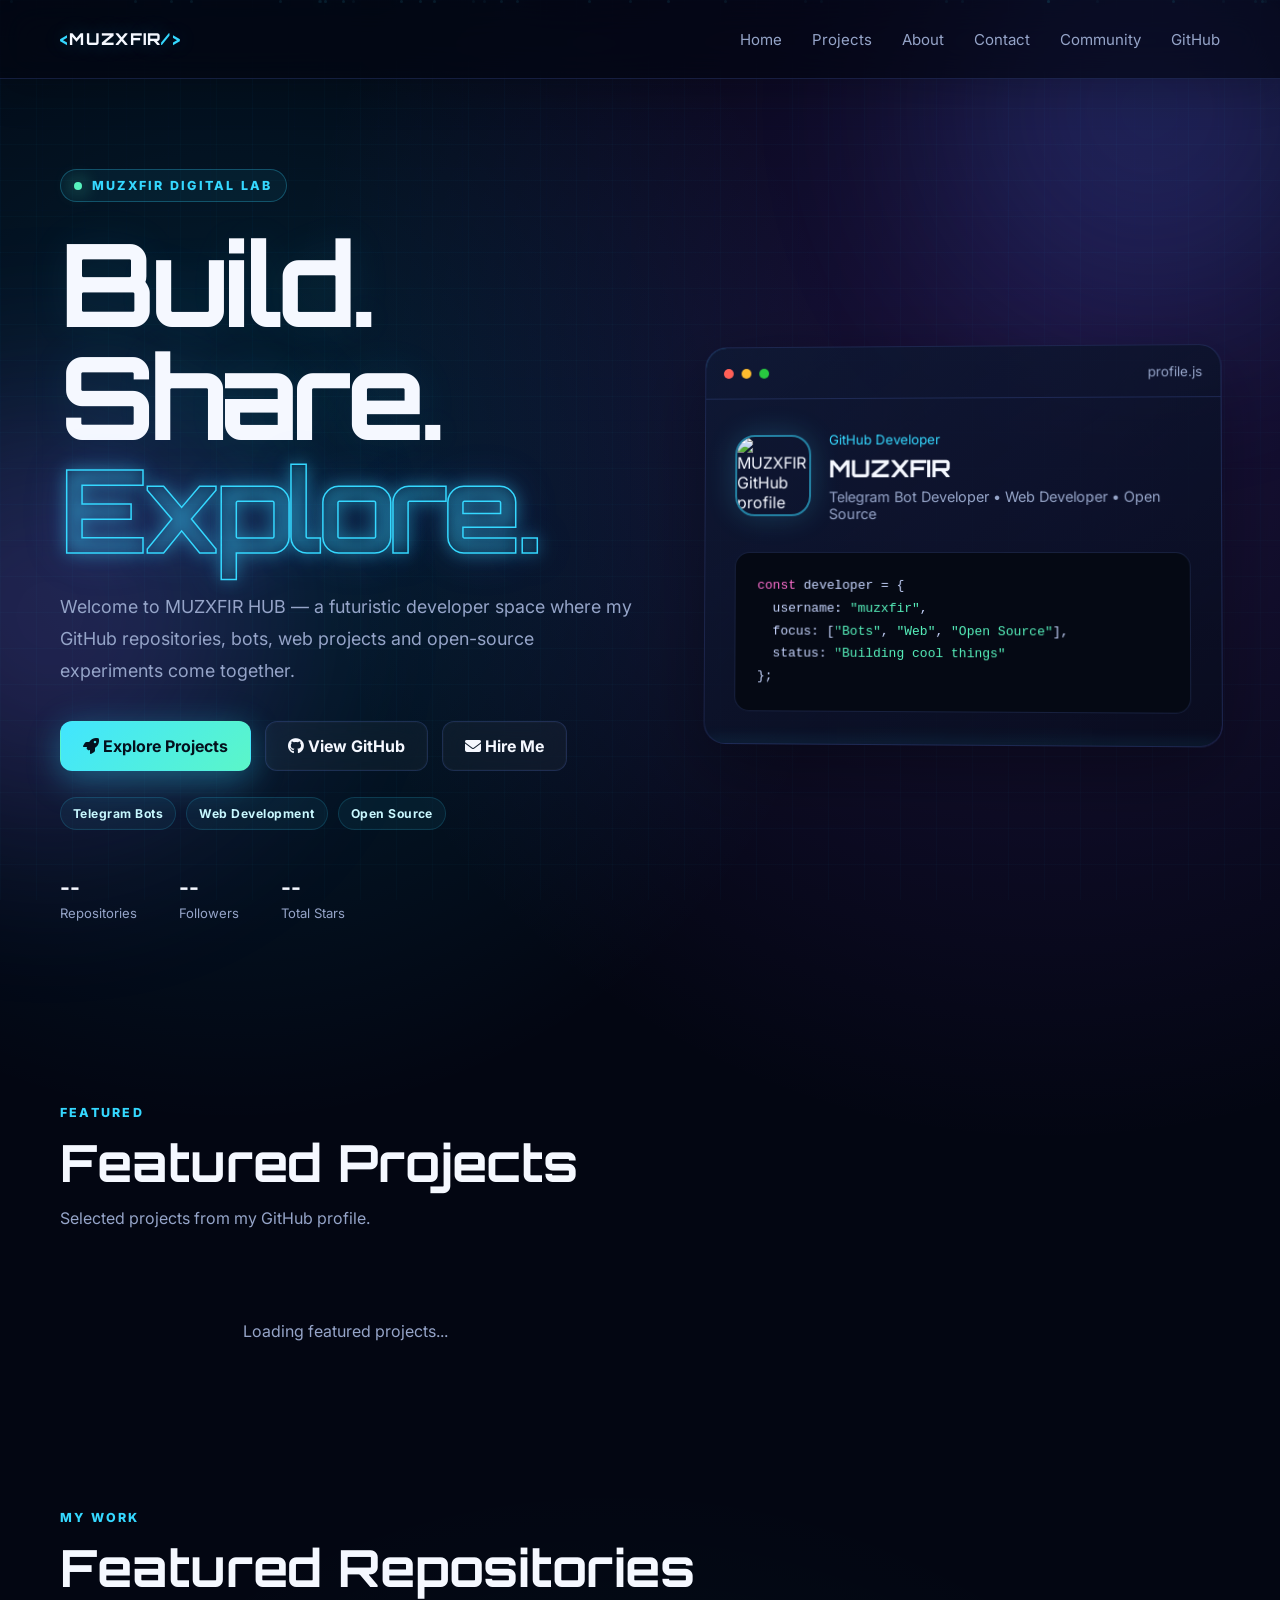
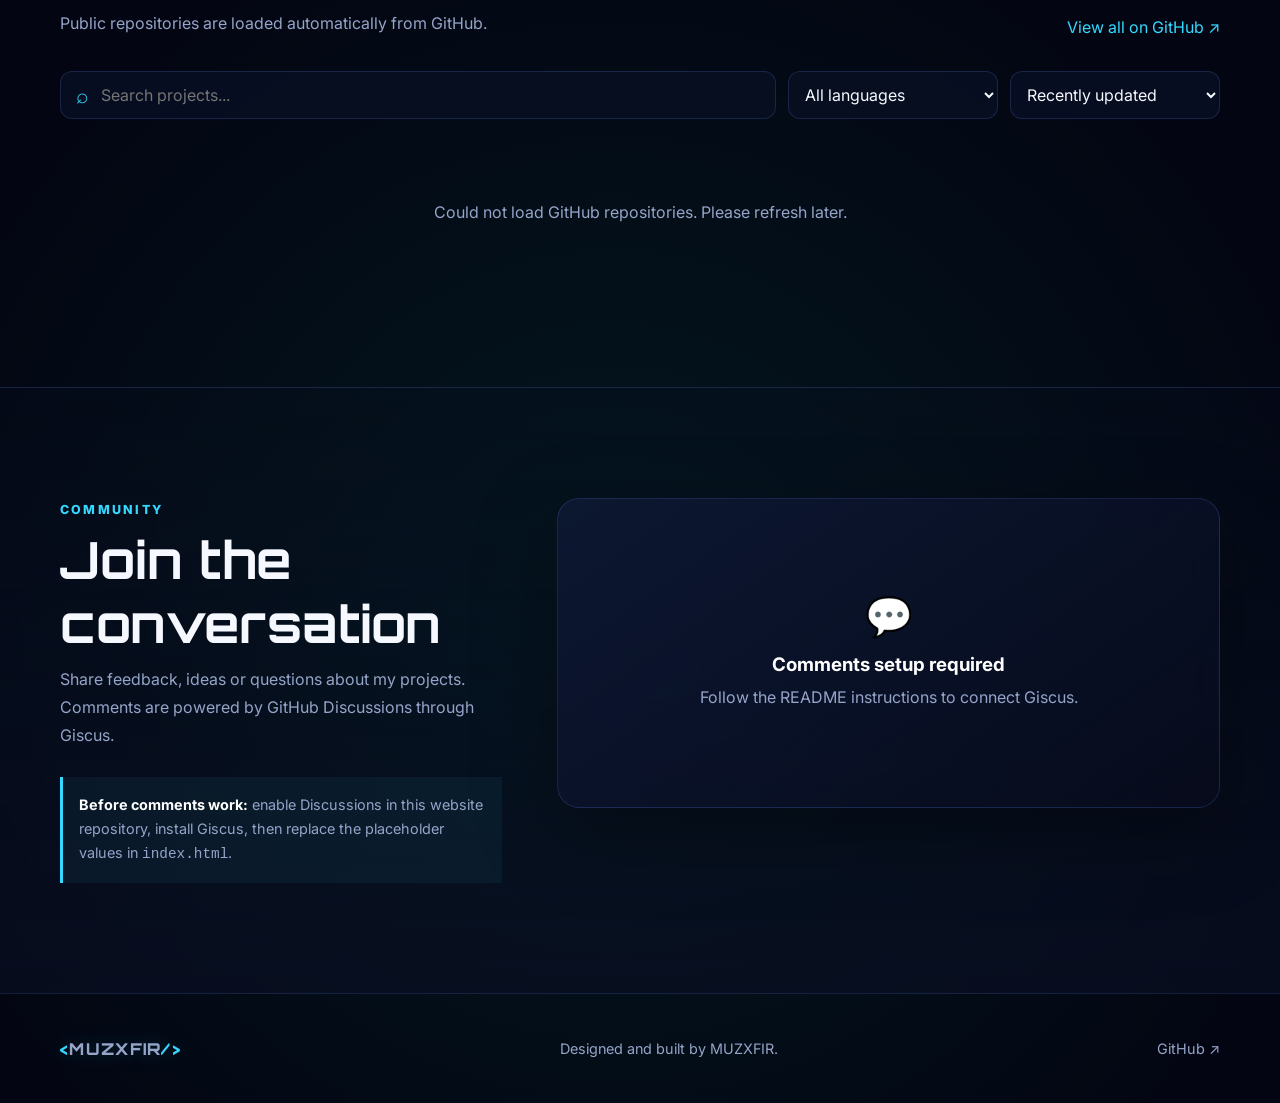
==== commit 29532a46: "Update index.html" ====
--- a/index.html
+++ b/index.html
@@ -10,6 +10,7 @@
   <link rel="preconnect" href="https://fonts.gstatic.com" crossorigin>
   <link href="https://fonts.googleapis.com/css2?family=Inter:wght@400;500;600;700;800&family=Orbitron:wght@600;700;800&display=swap" rel="stylesheet">
   <link rel="stylesheet" href="assets/css/style.css" />
+  <link rel="stylesheet" href="https://cdnjs.cloudflare.com/ajax/libs/font-awesome/6.7.2/css/all.min.css">
 </head>
 <body>
   <div class="ambient ambient-one"></div>
@@ -41,9 +42,15 @@
           Welcome to MUZXFIR HUB — a futuristic developer space where my GitHub repositories, bots, web projects and open-source experiments come together.
         </p>
         <div class="hero-actions">
-          <a class="btn primary" href="#projects">Explore Projects</a>
-          <a class="btn secondary" href="https://github.com/muzxfir" target="_blank" rel="noreferrer">View GitHub</a>
-          <a class="btn secondary" href="mailto:hectracore@gmail.com">Hire Me</a>
+          <a class="btn primary" href="#projects">
+  <i class="fa-solid fa-rocket"></i> Explore Projects
+          </a>
+          <a class="btn secondary" href="https://github.com/muzxfir" target="_blank" rel="noreferrer">
+  <i class="fa-brands fa-github"></i> View GitHub
+          </a>
+          <a class="btn secondary" href="mailto:hectracore@gmail.com">
+  <i class="fa-solid fa-envelope"></i> Hire Me
+          </a>
         </div>
         <div class="hero-badges">
           <span>Telegram Bots</span>
--- a/assets/css/style.css
+++ b/assets/css/style.css
@@ -825,3 +825,100 @@
     padding: 22px;
   }
 }
+
+
+/* ===== LATEST UPDATE ===== */
+.featured-section { padding-top: 90px; }
+.featured-grid {
+  display: grid;
+  grid-template-columns: repeat(2, 1fr);
+  gap: 20px;
+}
+.featured-card {
+  display: flex;
+  flex-direction: column;
+  min-height: 280px;
+  padding: 26px;
+  border: 1px solid rgba(53,216,255,.26);
+  border-radius: 20px;
+  background: linear-gradient(145deg, rgba(14,24,52,.92), rgba(7,11,28,.84));
+  box-shadow: 0 24px 65px rgba(0,0,0,.28);
+  transition: transform .2s ease, border-color .2s ease;
+}
+.featured-card:hover {
+  transform: translateY(-5px);
+  border-color: rgba(53,216,255,.55);
+}
+.featured-badge {
+  width: fit-content;
+  padding: 7px 11px;
+  border-radius: 999px;
+  color: var(--cyan);
+  background: rgba(53,216,255,.08);
+  border: 1px solid rgba(53,216,255,.2);
+  font-size: .74rem;
+  font-weight: 800;
+}
+.featured-card h3 {
+  margin: 18px 0 9px;
+  font-family: "Orbitron", sans-serif;
+  font-size: 1.3rem;
+}
+.featured-card p {
+  flex: 1;
+  color: var(--muted);
+  line-height: 1.7;
+}
+.featured-meta {
+  display: flex;
+  flex-wrap: wrap;
+  gap: 14px;
+  color: var(--muted);
+  font-size: .8rem;
+}
+.featured-actions {
+  display: flex;
+  flex-wrap: wrap;
+  gap: 9px;
+  margin-top: 20px;
+}
+.featured-actions a {
+  padding: 10px 13px;
+  border-radius: 9px;
+  border: 1px solid var(--line);
+  font-size: .82rem;
+  font-weight: 700;
+}
+.featured-actions a:first-child {
+  color: #04111d;
+  background: linear-gradient(135deg, var(--cyan), #73f5db);
+  border-color: transparent;
+}
+.info-box {
+  transition: transform .2s ease, border-color .2s ease;
+}
+a.info-box:hover {
+  transform: translateY(-4px);
+  border-color: rgba(53,216,255,.45);
+}
+@media (max-width: 760px) {
+  .featured-grid { grid-template-columns: 1fr; }
+  .featured-section { padding-top: 70px; }
+}
+.contact-big-icon{
+    font-size:42px;
+    color:#35d8ff;
+    min-width:50px;
+}
+
+.arrow-icon{
+    margin-left:auto;
+    color:#35d8ff;
+    font-size:18px;
+}
+
+.info-box{
+    display:flex;
+    align-items:center;
+    gap:18px;
+}
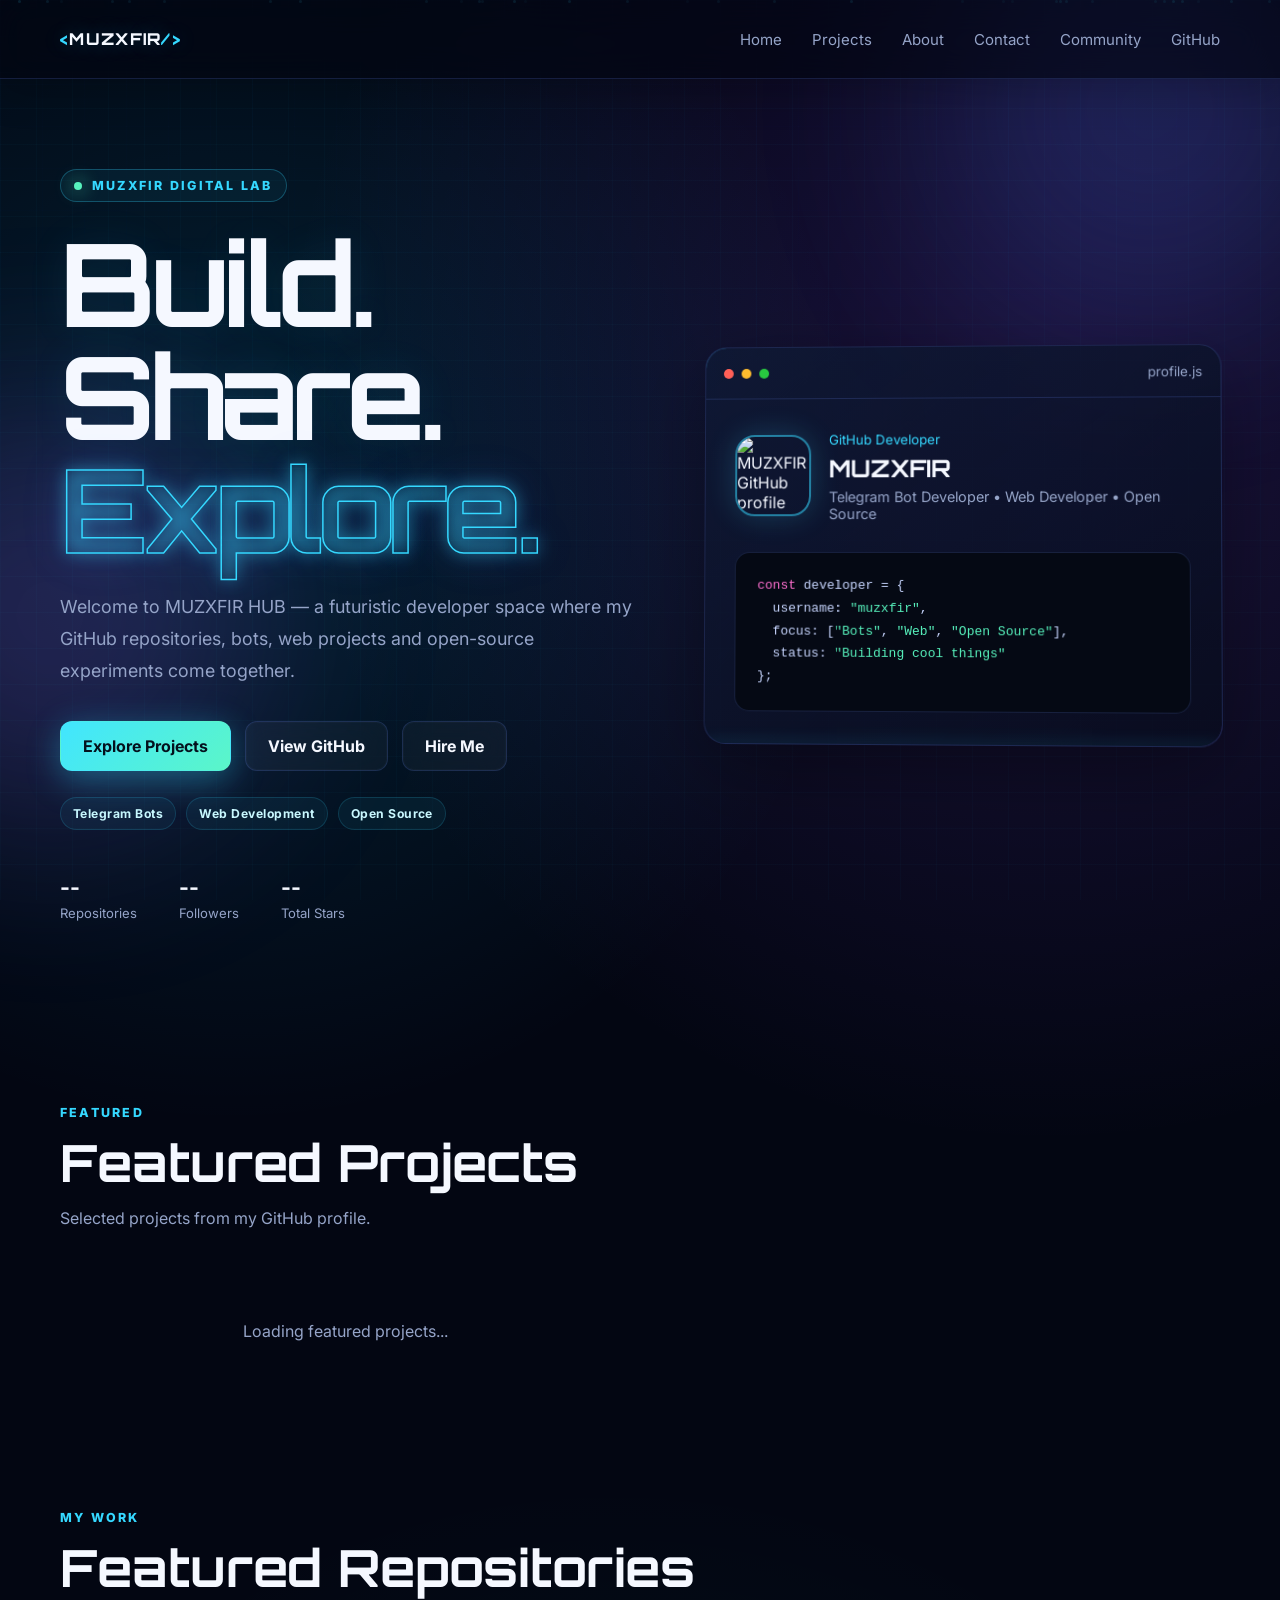
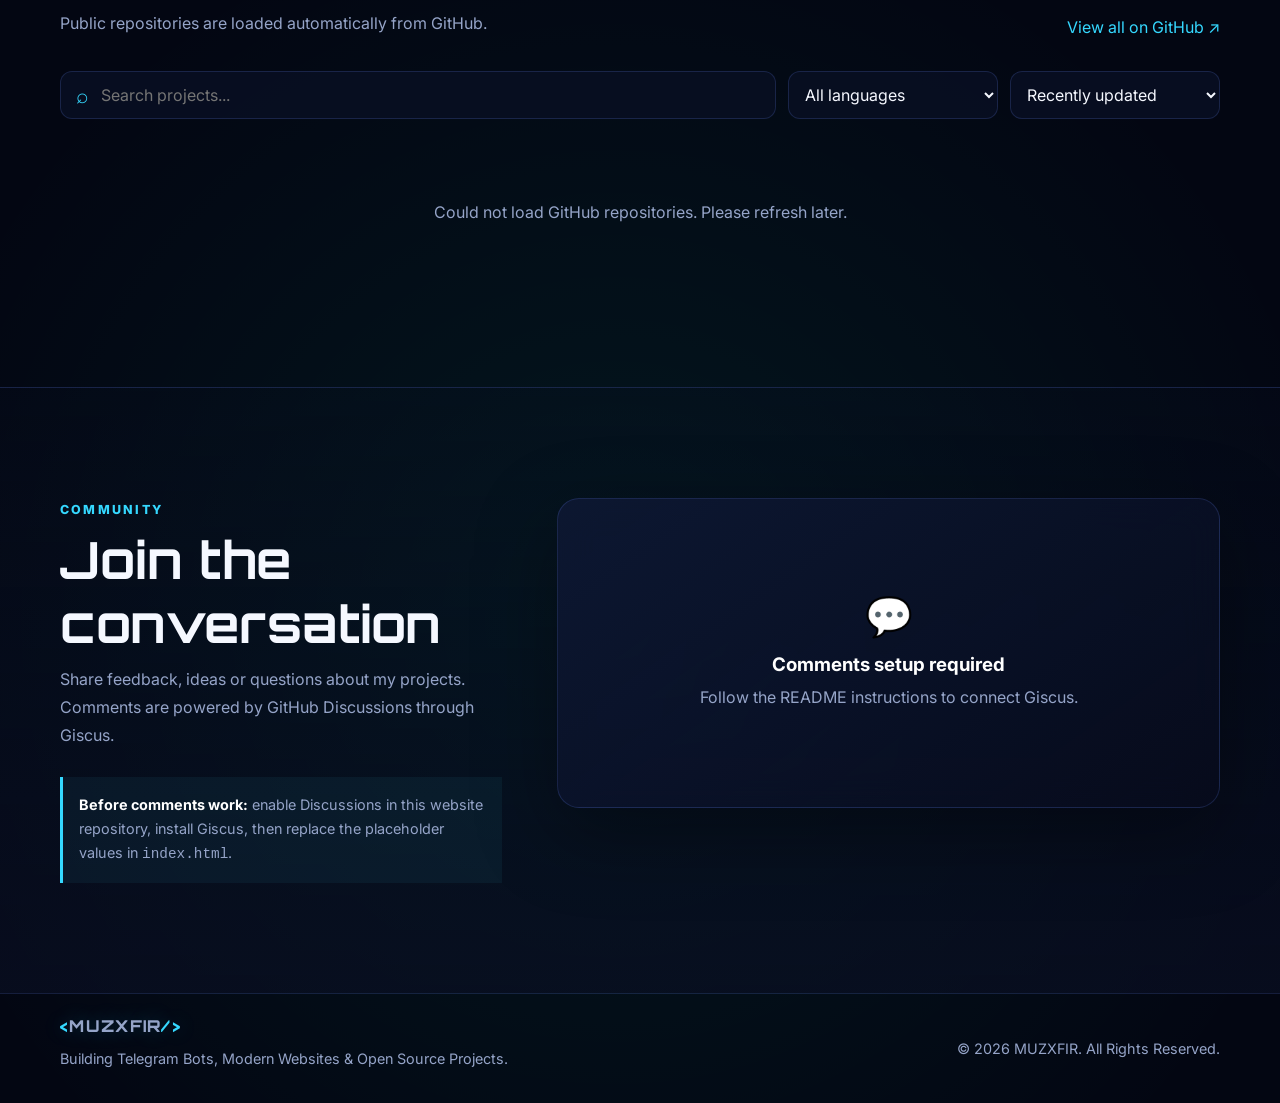
==== commit 4053335d: "Revamp footer with branding and social media links Updated footer section with new branding and soci" ====
--- a/index.html
+++ b/index.html
@@ -10,7 +10,6 @@
   <link rel="preconnect" href="https://fonts.gstatic.com" crossorigin>
   <link href="https://fonts.googleapis.com/css2?family=Inter:wght@400;500;600;700;800&family=Orbitron:wght@600;700;800&display=swap" rel="stylesheet">
   <link rel="stylesheet" href="assets/css/style.css" />
-  <link rel="stylesheet" href="https://cdnjs.cloudflare.com/ajax/libs/font-awesome/6.7.2/css/all.min.css">
 </head>
 <body>
   <div class="ambient ambient-one"></div>
@@ -42,15 +41,9 @@
           Welcome to MUZXFIR HUB — a futuristic developer space where my GitHub repositories, bots, web projects and open-source experiments come together.
         </p>
         <div class="hero-actions">
-          <a class="btn primary" href="#projects">
-  <i class="fa-solid fa-rocket"></i> Explore Projects
-          </a>
-          <a class="btn secondary" href="https://github.com/muzxfir" target="_blank" rel="noreferrer">
-  <i class="fa-brands fa-github"></i> View GitHub
-          </a>
-          <a class="btn secondary" href="mailto:hectracore@gmail.com">
-  <i class="fa-solid fa-envelope"></i> Hire Me
-          </a>
+          <a class="btn primary" href="#projects">Explore Projects</a>
+          <a class="btn secondary" href="https://github.com/muzxfir" target="_blank" rel="noreferrer">View GitHub</a>
+          <a class="btn secondary" href="mailto:hectracore@gmail.com">Hire Me</a>
         </div>
         <div class="hero-badges">
           <span>Telegram Bots</span>
@@ -165,12 +158,39 @@
   </main>
 
   <footer>
-    <div class="container footer-inner">
-      <a class="brand" href="#home"><span>&lt;</span>MUZXFIR<span>/&gt;</span></a>
-      <p>Designed and built by MUZXFIR.</p>
-      <a href="https://github.com/muzxfir" target="_blank" rel="noreferrer">GitHub ↗</a>
+  <div class="container footer-inner">
+
+    <div class="footer-brand">
+      <a class="brand" href="index.html">
+        <span>&lt;</span>MUZXFIR<span>/&gt;</span>
+      </a>
+      <p>Building Telegram Bots, Modern Websites & Open Source Projects.</p>
     </div>
-  </footer>
+
+    <div class="footer-social">
+      <a href="https://github.com/muzxfir" target="_blank" aria-label="GitHub">
+        <i class="fa-brands fa-github"></i>
+      </a>
+
+      <a href="https://instagram.com/muzxfir" target="_blank" aria-label="Instagram">
+        <i class="fa-brands fa-instagram"></i>
+      </a>
+
+      <a href="mailto:hectracore@gmail.com" aria-label="Email">
+        <i class="fa-solid fa-envelope"></i>
+      </a>
+
+      <a href="https://muzxfir.github.io" target="_blank" aria-label="Website">
+        <i class="fa-solid fa-globe"></i>
+      </a>
+    </div>
+
+    <div class="footer-copy">
+      © 2026 MUZXFIR. All Rights Reserved.
+    </div>
+
+  </div>
+</footer>
 
   <script src="assets/js/script.js"></script>
 </body>
--- a/assets/css/style.css
+++ b/assets/css/style.css
@@ -922,3 +922,90 @@
     align-items:center;
     gap:18px;
 }
+.about-status {
+  display: inline-flex;
+  align-items: center;
+  gap: 10px;
+  margin: 22px 0 30px;
+  padding: 10px 14px;
+  border-radius: 999px;
+  color: var(--green);
+  background: rgba(87, 242, 189, .07);
+  border: 1px solid rgba(87, 242, 189, .22);
+  font-size: .86rem;
+  font-weight: 700;
+}
+
+.status-dot {
+  width: 9px;
+  height: 9px;
+  border-radius: 50%;
+  background: var(--green);
+  box-shadow: 0 0 14px var(--green);
+}
+
+.about-box {
+  display: flex;
+  align-items: flex-start;
+  gap: 18px;
+}
+
+.about-icon {
+  min-width: 46px;
+  font-size: 34px;
+  color: var(--cyan);
+  text-align: center;
+}
+
+.about-box h3 {
+  margin: 0 0 8px;
+}
+
+.skills-section {
+  margin-top: 50px;
+}
+
+.skills-section h2 {
+  font-family: "Orbitron", sans-serif;
+  margin: 10px 0 22px;
+}
+
+.skills-grid {
+  display: flex;
+  flex-wrap: wrap;
+  gap: 12px;
+}
+
+.skills-grid span {
+  padding: 10px 14px;
+  border-radius: 999px;
+  color: #d9e7ff;
+  background: rgba(255, 255, 255, .035);
+  border: 1px solid var(--line);
+  font-size: .86rem;
+  font-weight: 700;
+}
+
+.skills-grid i {
+  margin-right: 7px;
+  color: var(--cyan);
+}
+
+.about-actions {
+  margin-top: 36px;
+}
+
+.about-actions i {
+  margin-right: 8px;
+}
+
+@media (max-width: 650px) {
+  .about-box {
+    gap: 14px;
+  }
+
+  .about-icon {
+    min-width: 38px;
+    font-size: 28px;
+  }
+}
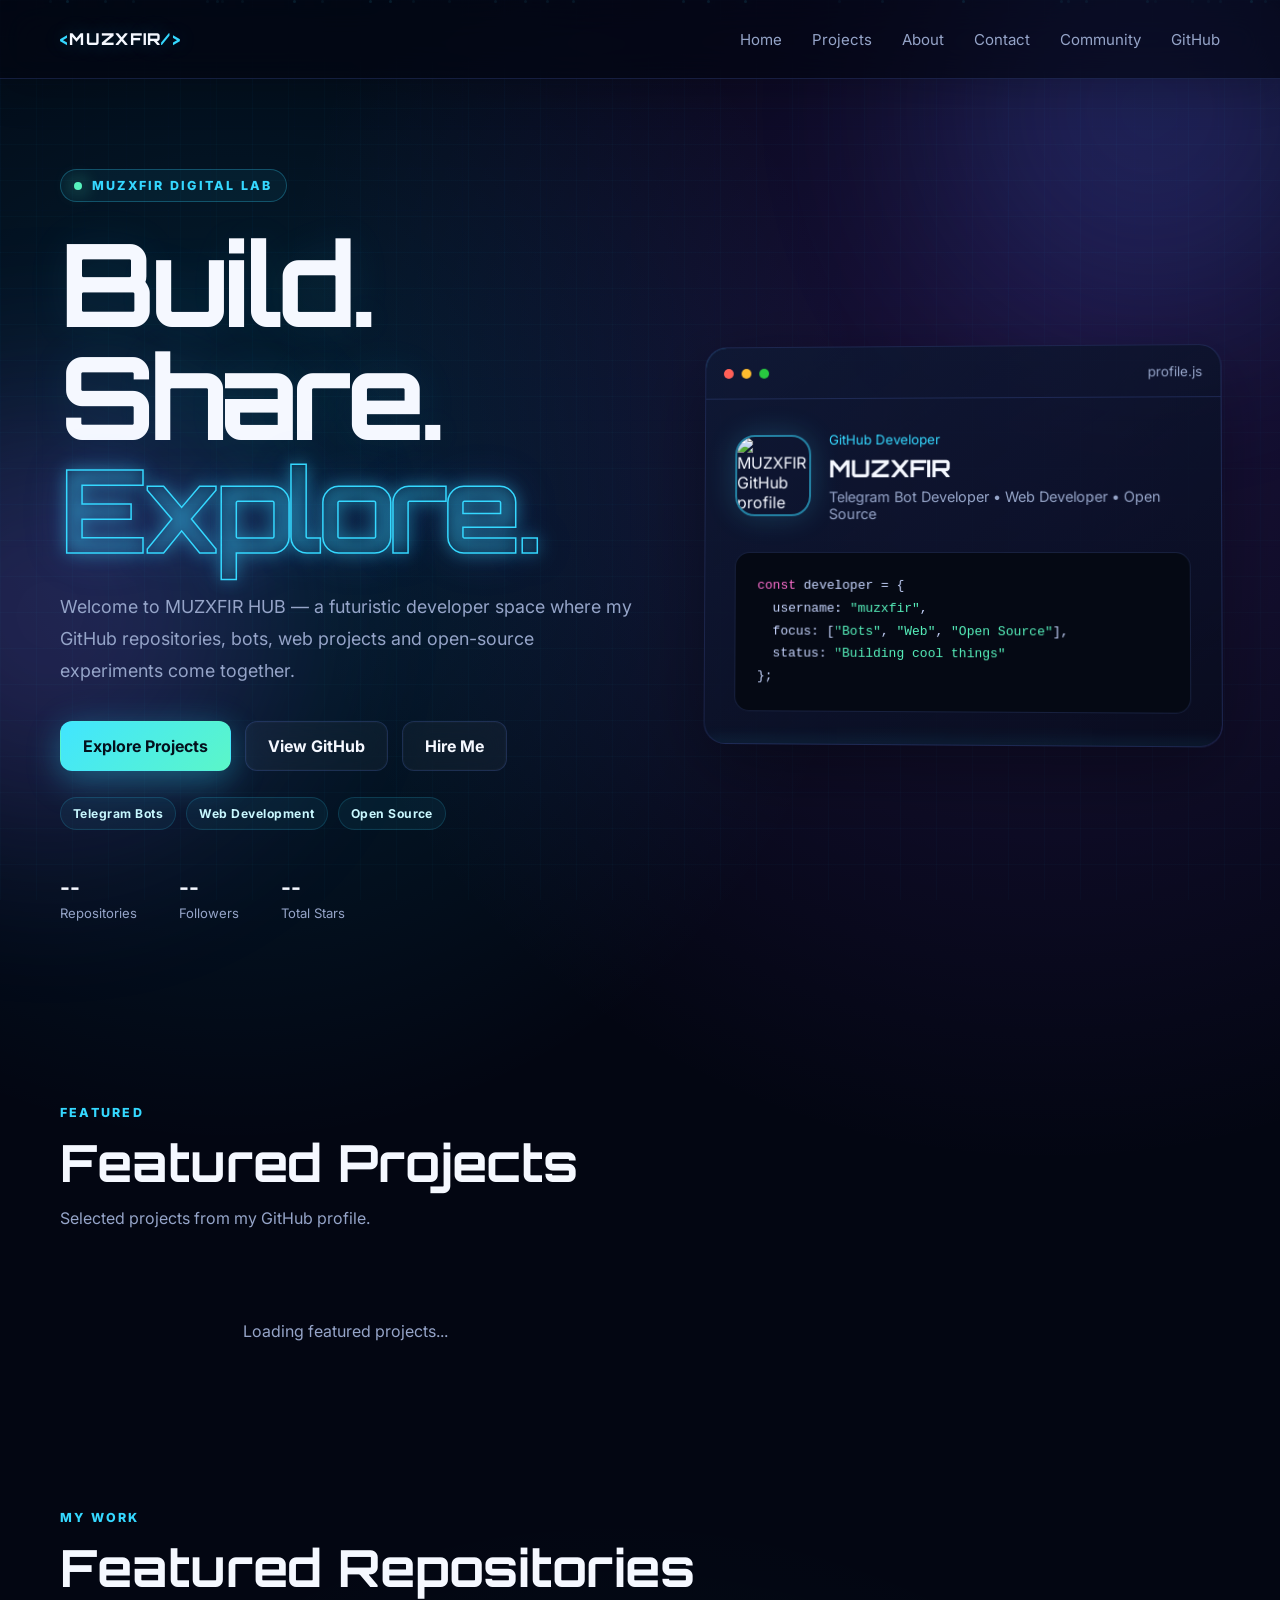
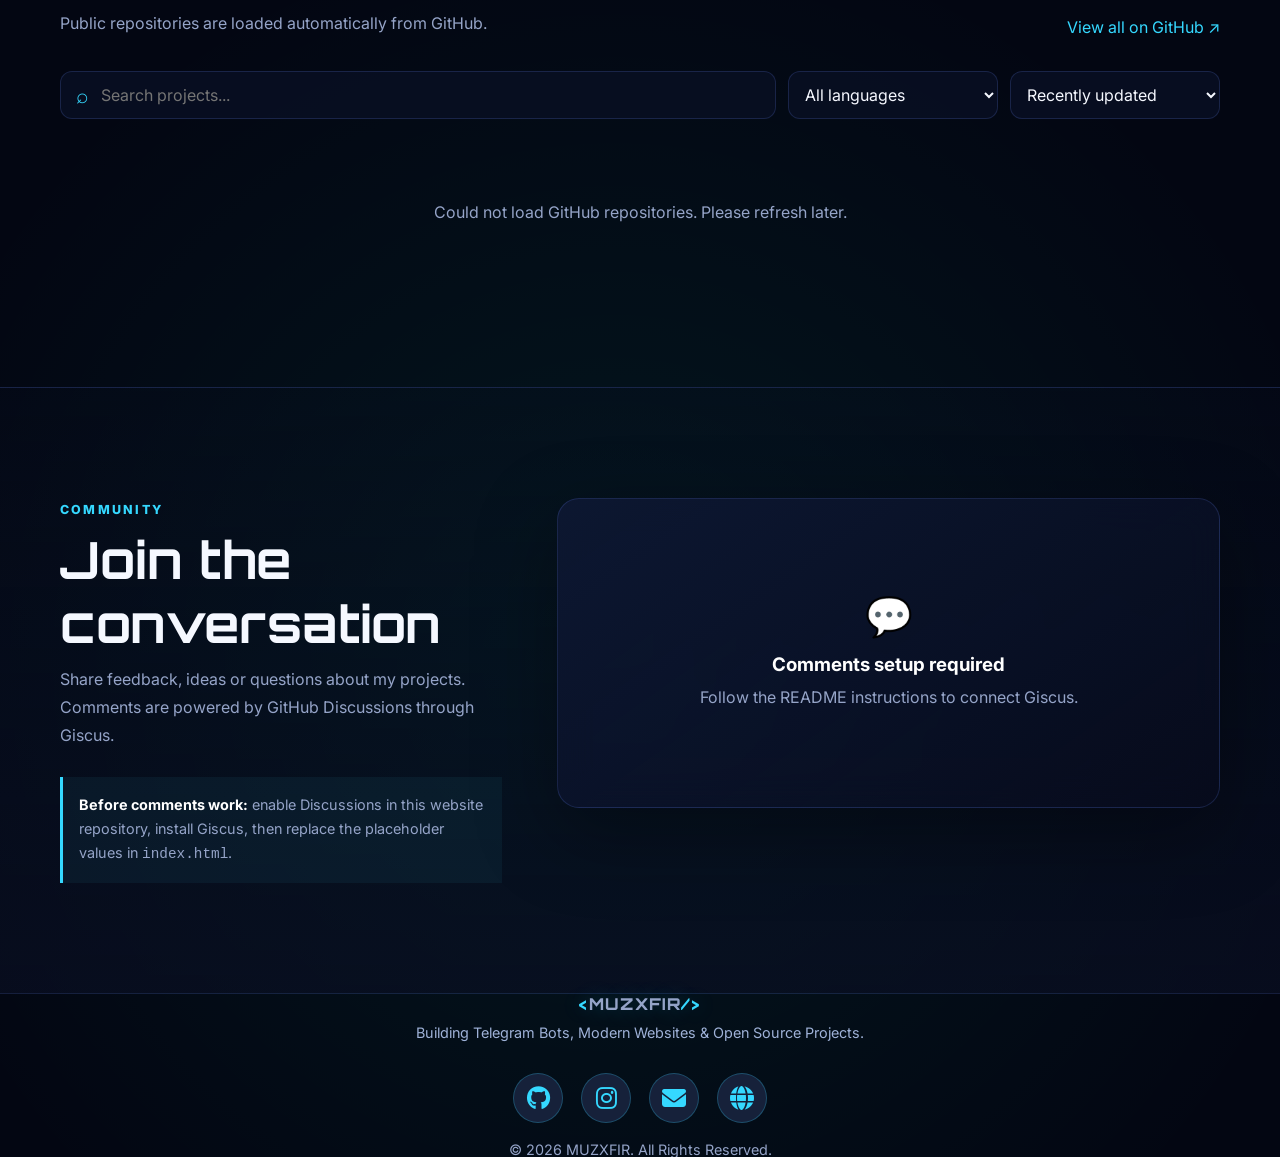
==== commit 068b4154: "Update index.html" ====
--- a/index.html
+++ b/index.html
@@ -10,6 +10,7 @@
   <link rel="preconnect" href="https://fonts.gstatic.com" crossorigin>
   <link href="https://fonts.googleapis.com/css2?family=Inter:wght@400;500;600;700;800&family=Orbitron:wght@600;700;800&display=swap" rel="stylesheet">
   <link rel="stylesheet" href="assets/css/style.css" />
+  <link rel="stylesheet" href="https://cdnjs.cloudflare.com/ajax/libs/font-awesome/6.7.2/css/all.min.css">
 </head>
 <body>
   <div class="ambient ambient-one"></div>
--- a/assets/css/style.css
+++ b/assets/css/style.css
@@ -1009,3 +1009,50 @@
     font-size: 28px;
   }
 }
+.footer-inner{
+    display:flex;
+    flex-direction:column;
+    align-items:center;
+    gap:18px;
+    text-align:center;
+}
+
+.footer-brand p{
+    color:#9fb2d8;
+    margin-top:10px;
+}
+
+.footer-social{
+    display:flex;
+    gap:18px;
+}
+.footer-social a{
+    width:50px;
+    height:50px;
+    display:flex;
+    align-items:center;
+    justify-content:center;
+    border-radius:50%;
+    background:#16213a;
+    border:1px solid rgba(53,216,255,.25);
+    color:#35d8ff;
+    font-size:24px;
+    text-decoration:none;
+    transition:.3s ease;
+}
+
+.footer-social a i{
+    color:#35d8ff;
+    font-size:24px;
+}
+
+.footer-social a:hover{
+    background:#35d8ff;
+    color:#08111f;
+    transform:translateY(-4px);
+    box-shadow:0 0 18px rgba(53,216,255,.45);
+}
+
+.footer-social a:hover i{
+    color:#08111f;
+}
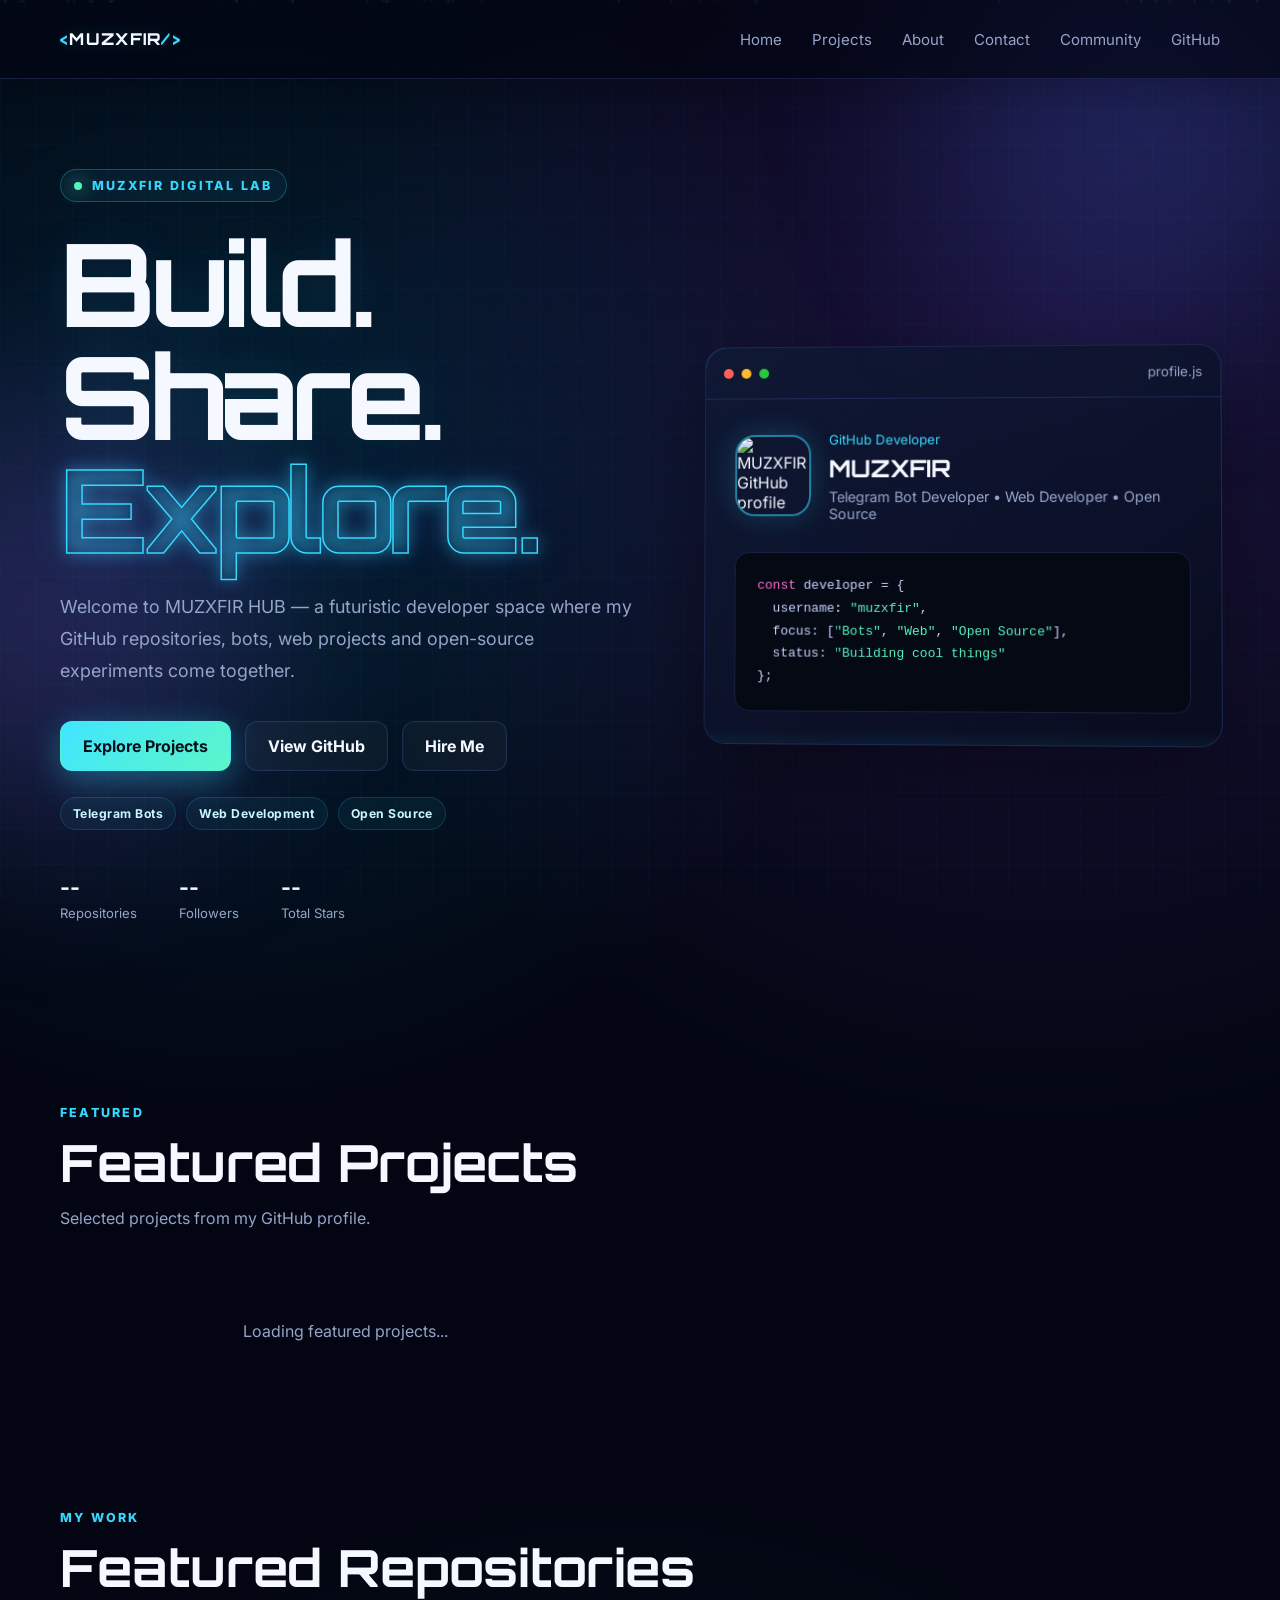
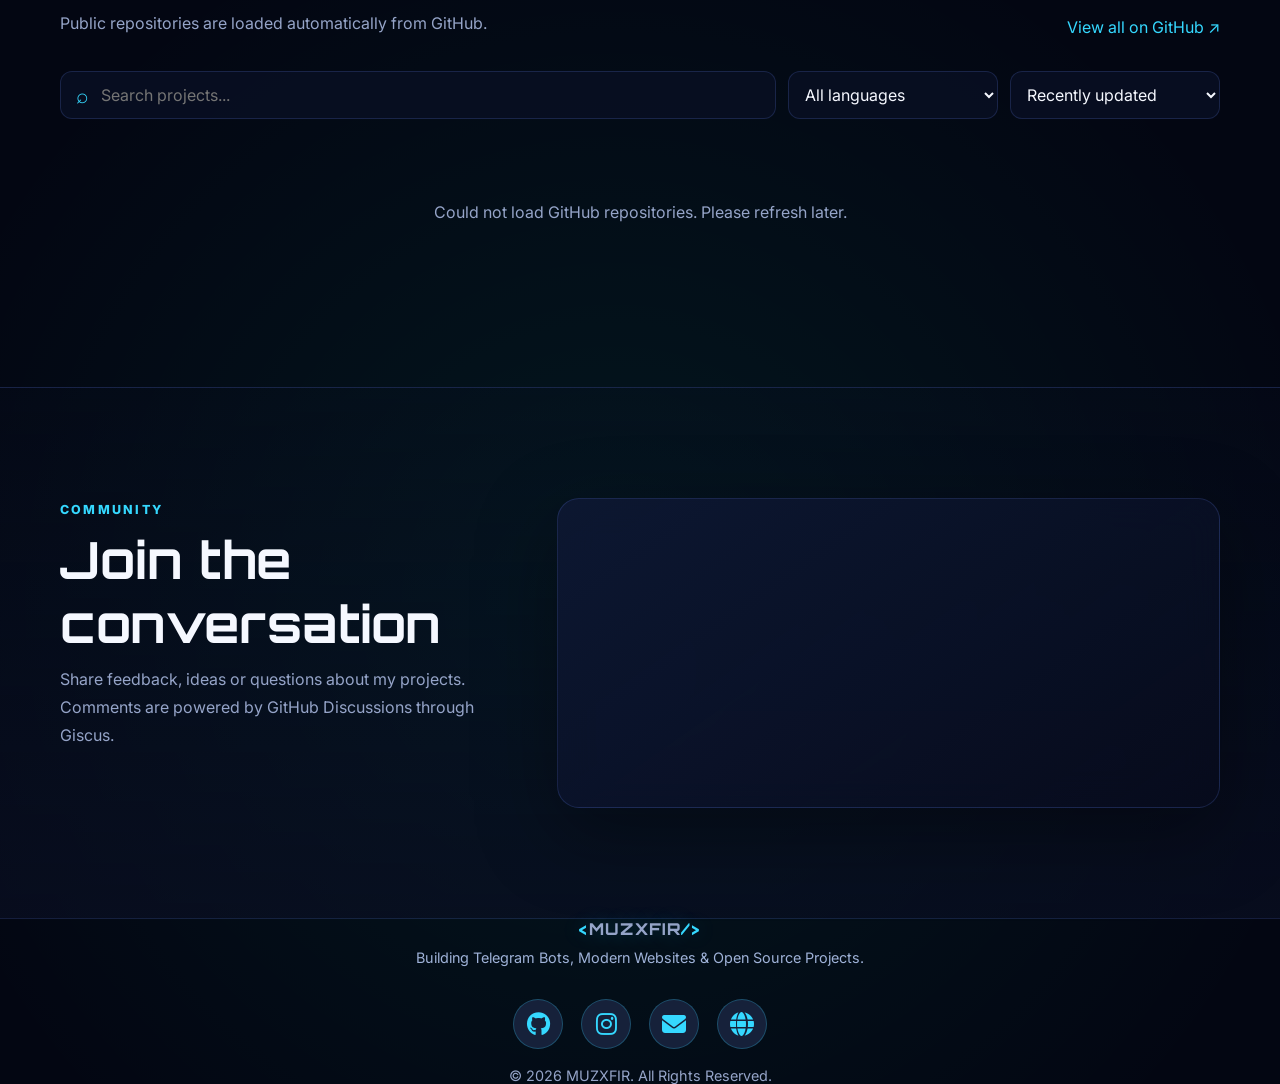
==== commit 9503a437: "Add files via upload" ====
--- a/index.html
+++ b/index.html
@@ -133,26 +133,24 @@
             Share feedback, ideas or questions about my projects. Comments are powered by
             GitHub Discussions through Giscus.
           </p>
-          <div class="community-note">
-            <strong>Before comments work:</strong>
-            enable Discussions in this website repository, install Giscus, then replace
-            the placeholder values in <code>index.html</code>.
-          </div>
         </div>
 
         <div class="comments-card">
-          <div class="comments-placeholder" id="commentsPlaceholder">
-            <div class="comment-icon">💬</div>
-            <h3>Comments setup required</h3>
-            <p>Follow the README instructions to connect Giscus.</p>
-          </div>
-
-          <!--
-            GISCUS SETUP:
-            1. Enable GitHub Discussions in this repository.
-            2. Visit https://giscus.app and generate your script.
-            3. Replace this commented block with the generated script.
-          -->
+          <script src="https://giscus.app/client.js"
+                  data-repo="muzxfir/muzxfir.github.io"
+                  data-repo-id="R_kgDOTs62SA"
+                  data-category="General"
+                  data-category-id="DIC_kwDOTs62SM4DCnU3"
+                  data-mapping="pathname"
+                  data-strict="0"
+                  data-reactions-enabled="1"
+                  data-emit-metadata="0"
+                  data-input-position="bottom"
+                  data-theme="preferred_color_scheme"
+                  data-lang="en"
+                  crossorigin="anonymous"
+                  async>
+          </script>
         </div>
       </div>
     </section>
